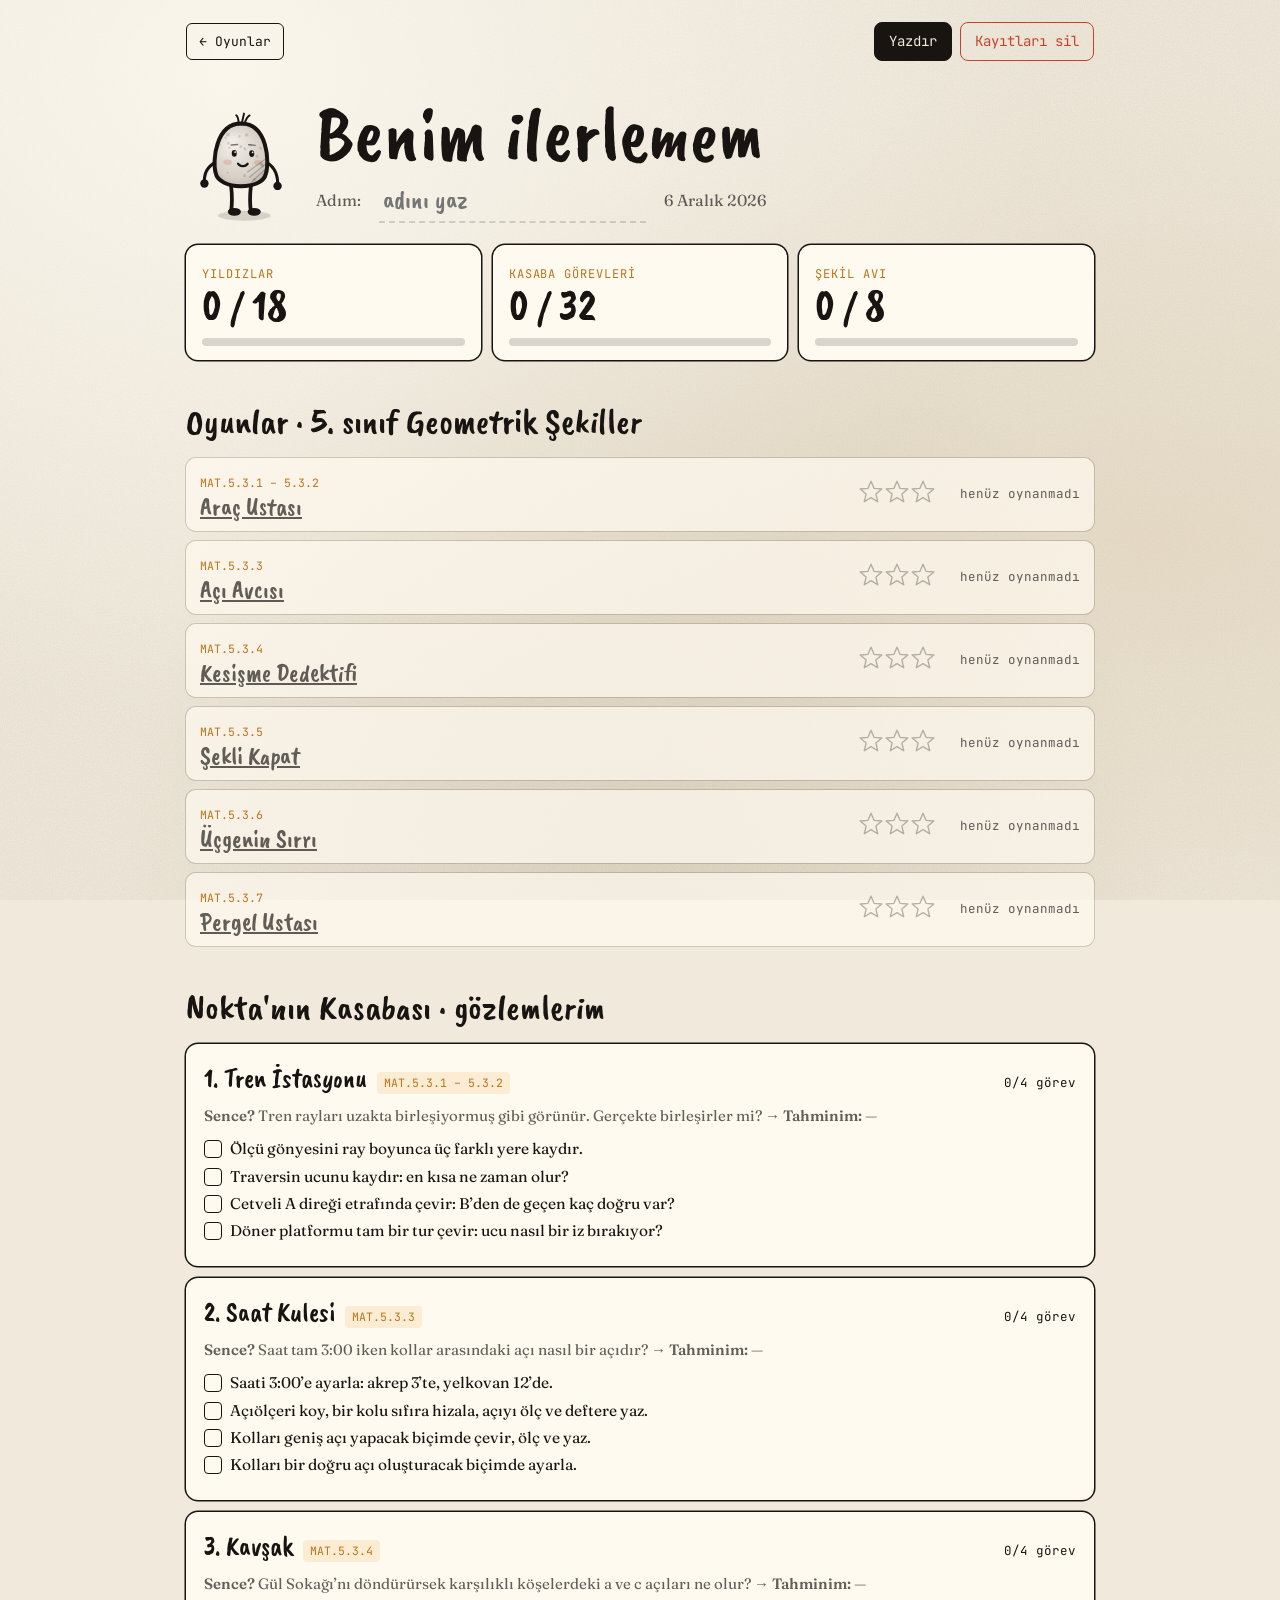
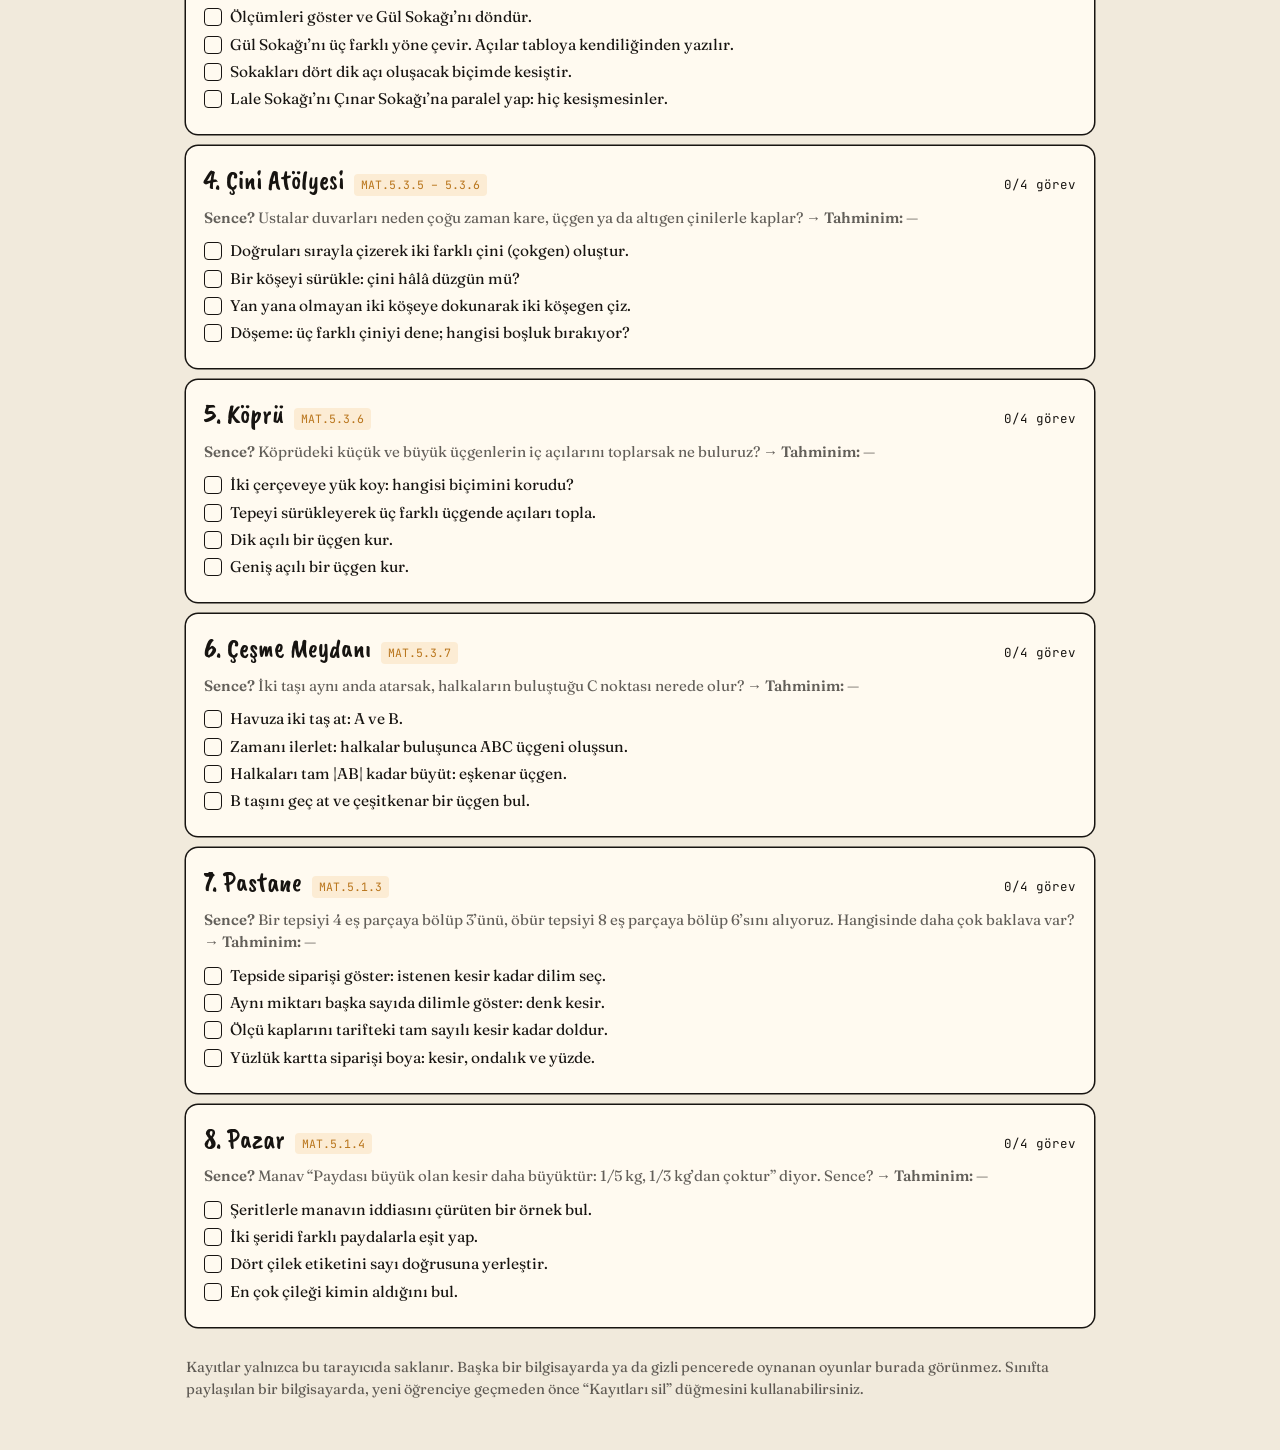
==== ilerleme.html @ d35af6b3 "Kasaba: kesirler için iki yeni istasyon (Pastane, Pazar) - Pastane (MAT.5.1.3): tepside sipariş ve d" ====
<!doctype html>
<html lang="tr">
<head>
<meta charset="utf-8">
<meta name="viewport" content="width=device-width, initial-scale=1">
<title>Benim İlerlemem · Nokta'nın Oyunları</title>
<meta name="description" content="Nokta'nın Oyunları'nda kazandığın yıldızlar ve Nokta'nın Kasabası'ndaki gözlemlerin tek sayfada. Yazdırılabilir.">
<link rel="icon" href="img/nokta.png">
<link rel="preconnect" href="https://fonts.googleapis.com">
<link rel="preconnect" href="https://fonts.gstatic.com" crossorigin>
<link href="https://fonts.googleapis.com/css2?family=Caveat+Brush&family=Fraunces:ital,opsz,wght@0,9..144,400;0,9..144,600;1,9..144,400&family=JetBrains+Mono:wght@500&display=swap" rel="stylesheet">
<link rel="stylesheet" href="css/oyun.css?v=202610031004">
<style>
  .wrap { max-width: 980px; }
  .topline { display: flex; align-items: center; gap: 12px; padding-top: 22px; flex-wrap: wrap; }
  .topline .sp { margin-left: auto; display: flex; gap: 8px; flex-wrap: wrap; }
  header.hd { display: grid; grid-template-columns: auto 1fr; gap: 20px; align-items: end; margin: 26px 0 8px; }
  header.hd img, header.hd .nokta-cv { width: 110px !important; }
  h1 { font-family: var(--brush); font-weight: 400; font-size: clamp(44px, 8vw, 78px); line-height: .95; margin: 0 0 8px; }
  .who { display: flex; flex-wrap: wrap; gap: 10px 18px; align-items: center; font-size: 16px; color: var(--ink-soft); }
  .who input { font: inherit; font-family: var(--brush); font-size: 26px; color: var(--ink); border: 0; border-bottom: 2px dashed var(--ink-faint); background: transparent; padding: 2px 4px; min-width: 220px; }
  .who input:focus { outline: none; border-bottom-color: var(--amber); }
  .sum { display: grid; grid-template-columns: repeat(3, minmax(0, 1fr)); gap: 12px; margin: 22px 0 8px; }
  .tile { background: var(--sheet); border-radius: 12px; padding: 14px 16px; box-shadow: 0 0 0 1.5px var(--ink); }
  .tile b { display: block; font-family: var(--brush); font-weight: 400; font-size: 44px; line-height: 1; }
  .tile span { font-family: var(--mono); font-size: 12px; letter-spacing: .08em; text-transform: uppercase; color: var(--amber-deep); }
  .bar { height: 8px; border-radius: 4px; background: var(--ink-faint); margin-top: 10px; overflow: hidden; }
  .bar i { display: block; height: 100%; background: var(--amber); border-radius: 4px; }
  h2.sec { font-family: var(--brush); font-weight: 400; font-size: 36px; margin: 34px 0 10px; }
  .games { display: grid; gap: 10px; }
  .g { display: grid; grid-template-columns: 1fr auto auto; gap: 14px; align-items: center; background: rgba(255, 250, 240, .7); border-radius: 10px; padding: 10px 14px; box-shadow: 0 0 0 1px var(--ink-faint); }
  .g h3 { margin: 0; font-family: var(--brush); font-weight: 400; font-size: 25px; line-height: 1.1; }
  .g .code { font-family: var(--mono); font-size: 11.5px; color: var(--amber-deep); }
  .g .st svg { width: 26px; height: 26px; }
  .g .meta { font-family: var(--mono); font-size: 12.5px; color: var(--ink-soft); text-align: right; min-width: 130px; }
  .g a { color: inherit; }
  .g.none h3 { color: var(--ink-soft); }
  .stn { background: var(--sheet); border-radius: 12px; padding: 14px 18px; box-shadow: 0 0 0 1.5px var(--ink); margin-bottom: 12px; break-inside: avoid; }
  .stn .h { display: flex; align-items: baseline; gap: 10px; flex-wrap: wrap; }
  .stn h3 { margin: 0; font-family: var(--brush); font-weight: 400; font-size: 27px; }
  .stn .code { font-family: var(--mono); font-size: 11.5px; color: var(--amber-deep); background: var(--amber-wash); padding: 2px 7px; border-radius: 4px; }
  .stn .cnt { margin-left: auto; font-family: var(--mono); font-size: 12.5px; }
  .stn ul { margin: 8px 0; padding: 0; list-style: none; }
  .stn li { display: flex; gap: 8px; align-items: flex-start; font-size: 15.5px; padding: 2px 0; }
  .stn li i { flex: none; width: 18px; height: 18px; margin-top: 3px; border-radius: 4px; border: 1.8px solid var(--ink); display: grid; place-items: center; font-style: normal; font-size: 13px; line-height: 1; }
  .stn li.ok i { background: var(--amber); border-color: var(--amber-deep); }
  .stn li.ok i::after { content: "✓"; }
  .stn .q { font-size: 15px; color: var(--ink-soft); margin: 6px 0; }
  .stn .obs { font-size: 15px; margin: 4px 0 0; padding-left: 18px; }
  .stn .obs li { display: list-item; }
  .stn .son { font-family: var(--brush); font-size: 21px; margin: 6px 0 0; }
  .empty { color: var(--ink-soft); font-style: italic; }
  .note { font-size: 14.5px; color: var(--ink-soft); margin: 30px 0 50px; }
  .btn.danger { border-color: var(--seal); color: var(--seal); }
  @media (max-width: 640px) {
    header.hd { grid-template-columns: 1fr; }
    header.hd .nokta-cv, header.hd img { width: 80px !important; }
    .sum { gap: 8px; }
    .tile { padding: 10px; }
    .tile b { font-size: 30px; }
    .tile span { font-size: 10px; letter-spacing: .04em; }
    .g { grid-template-columns: 1fr auto; }
    .g .meta { grid-column: 1 / -1; text-align: left; }
  }
  @media print {
    body { background: #fff; font-size: 13px; }
    .noprint { display: none !important; }
    .who input { border: 0; }
    .tile, .stn, .g { box-shadow: 0 0 0 1px #999; }
    h2.sec { margin-top: 18px; }
  }
</style>
</head>
<body>
<div class="wrap">
  <div class="topline noprint">
    <a class="back" href="index.html">← Oyunlar</a>
    <div class="sp">
      <button class="btn primary" type="button" onclick="print()">Yazdır</button>
      <button class="btn danger" type="button" id="reset">Kayıtları sil</button>
    </div>
  </div>
  <header class="hd">
    <img src="img/nokta.png" alt="Nokta">
    <div>
      <h1>Benim ilerlemem</h1>
      <div class="who"><label for="ad">Adım:</label><input id="ad" type="text" placeholder="adını yaz" autocomplete="off"><span id="tarih"></span></div>
    </div>
  </header>

  <section class="sum" aria-label="Özet">
    <div class="tile"><span>Yıldızlar</span><b id="sStar">0 / 18</b><div class="bar"><i id="bStar"></i></div></div>
    <div class="tile"><span>Kasaba görevleri</span><b id="sTask">0 / 0</b><div class="bar"><i id="bTask"></i></div></div>
    <div class="tile"><span>Şekil avı</span><b id="sAv">0 / 0</b><div class="bar"><i id="bAv"></i></div></div>
  </section>

  <h2 class="sec">Oyunlar · 5. sınıf Geometrik Şekiller</h2>
  <div class="games" id="games"></div>

  <h2 class="sec">Nokta'nın Kasabası · gözlemlerim</h2>
  <div id="kasaba"></div>

  <p class="note noprint">Kayıtlar yalnızca bu tarayıcıda saklanır. Başka bir bilgisayarda ya da gizli pencerede oynanan oyunlar burada görünmez. Sınıfta paylaşılan bir bilgisayarda, yeni öğrenciye geçmeden önce “Kayıtları sil” düğmesini kullanabilirsiniz.</p>
</div>

<script src="js/ortak.js?v=202610031004"></script>
<script src="js/kasaba-metinleri.js?v=202610031004"></script>
<script>
(() => {
  const $ = (s) => document.querySelector(s);
  const esc = (s) => String(s).replace(/[&<>"]/g, (c) => ({ '&': '&amp;', '<': '&lt;', '>': '&gt;', '"': '&quot;' }[c]));
  const strip = (s) => String(s).replace(/<[^>]+>/g, '');
  const GAMES = [
    { id: 'arac-ustasi', title: 'Araç Ustası', code: 'MAT.5.3.1 – 5.3.2' },
    { id: 'aci-avcisi', title: 'Açı Avcısı', code: 'MAT.5.3.3' },
    { id: 'kesisme-dedektifi', title: 'Kesişme Dedektifi', code: 'MAT.5.3.4' },
    { id: 'sekli-kapat', title: 'Şekli Kapat', code: 'MAT.5.3.5' },
    { id: 'ucgenin-sirri', title: 'Üçgenin Sırrı', code: 'MAT.5.3.6' },
    { id: 'pergel-ustasi', title: 'Pergel Ustası', code: 'MAT.5.3.7' },
  ];
  const T = KASABA_METINLERI, STS = T.istasyonlar;
  let saved = N.load(), K = {};
  try { K = JSON.parse(localStorage.getItem('nokta-kasaba')) || {}; } catch (_) {}
  const pct = (a, b) => (b ? Math.round(a / b * 100) : 0) + '%';
  const date = (ms) => new Date(ms).toLocaleDateString('tr-TR', { day: 'numeric', month: 'long' });

  function render() {
    $('#tarih').textContent = new Date().toLocaleDateString('tr-TR', { day: 'numeric', month: 'long', year: 'numeric' });
    $('#ad').value = K.ad || '';
    // oyunlar
    let stars = 0;
    $('#games').innerHTML = GAMES.map((G) => {
      const r = saved[G.id]; stars += r ? r.stars : 0;
      return `<div class="g ${r ? '' : 'none'}"><div><span class="code">${G.code}</span><h3><a href="oyunlar/${G.id}.html">${G.title}</a></h3></div>
        <div class="st" aria-label="${r ? r.stars : 0} yıldız">${[0, 1, 2].map((i) => N.starSvg(r && i < r.stars)).join('')}</div>
        <div class="meta">${r ? `en iyi ${r.score} puan<br>${date(r.at)}` : 'henüz oynanmadı'}</div></div>`;
    }).join('');
    $('#sStar').textContent = `${stars} / ${GAMES.length * 3}`; $('#bStar').style.width = pct(stars, GAMES.length * 3);
    // kasaba
    const done = K.done || {}, sence = K.sence || {}, log = K.log || {}, son = K.son || {};
    let nT = 0, nD = 0;
    $('#kasaba').innerHTML = STS.map((S, i) => {
      const tasks = S.gorevler.map((t) => ({ t, ok: !!done[S.id + '.' + t.id] })), k = tasks.filter((x) => x.ok).length;
      nT += tasks.length; nD += k;
      const obs = (log[S.id] || []).filter((l) => !l.startsWith('Tahminim'));
      return `<div class="stn"><div class="h"><h3>${i + 1}. ${esc(S.ad)}</h3><span class="code">${S.kod}</span><span class="cnt">${k}/${tasks.length} görev</span></div>
        <p class="q"><b>Sence?</b> ${strip(S.soru)} → <b>Tahminim:</b> ${sence[S.id] != null ? esc(strip(S.secenekler[sence[S.id]])) : '—'}</p>
        <ul>${tasks.map((x) => `<li class="${x.ok ? 'ok' : ''}"><i></i><span>${strip(x.t.metin)}</span></li>`).join('')}</ul>
        ${obs.length ? `<p class="q"><b>Gözlemlerim:</b></p><ul class="obs">${obs.map((l) => `<li>${esc(strip(l))}</li>`).join('')}</ul>` : ''}
        ${son[S.id] ? `<p class="son">“${esc(son[S.id])}”</p>` : ''}</div>`;
    }).join('');
    $('#sTask').textContent = `${nD} / ${nT}`; $('#bTask').style.width = pct(nD, nT);
    const av = K.av || {}, nA = T.avlar.filter((A) => av[A.id]).length;
    $('#sAv').textContent = `${nA} / ${T.avlar.length}`; $('#bAv').style.width = pct(nA, T.avlar.length);
  }
  $('#ad').addEventListener('input', (e) => { K.ad = e.target.value; try { localStorage.setItem('nokta-kasaba', JSON.stringify(K)); } catch (_) {} });
  $('#reset').onclick = () => {
    if (!confirm('Bu tarayıcıdaki bütün oyun yıldızları ve kasaba gözlemleri silinsin mi? Bu geri alınamaz.')) return;
    try { localStorage.removeItem('nokta-oyunlari'); localStorage.removeItem('nokta-kasaba'); } catch (_) {}
    saved = {}; K = {}; render();
  };
  render();
})();
</script>
</body>
</html>
---- css/oyun.css ----
/* Nokta'nın Oyunları · ortak stil (Nokta'nın Filmleri ile aynı mürekkep dünyası) */
:root {
  --paper: #f1eadc;
  --paper-2: #e9dfcb;
  --sheet: #fffaf0;
  --ink: #171411;
  --ink-soft: rgba(23, 20, 17, .68);
  --ink-faint: rgba(23, 20, 17, .16);
  --amber: #e8a33d;
  --amber-deep: #b8741a;
  --amber-wash: rgba(232, 163, 61, .16);
  --seal: #c4432b;
  --brush: "Caveat Brush", "Comic Sans MS", cursive;
  --serif: "Fraunces", Georgia, serif;
  --mono: "JetBrains Mono", ui-monospace, monospace;
  --gutter: clamp(16px, 3vw, 36px);
}
* { box-sizing: border-box; }
html { -webkit-text-size-adjust: 100%; }
body {
  margin: 0; min-height: 100vh; color: var(--ink); font-family: var(--serif); font-size: 17px; line-height: 1.5;
  background-color: var(--paper);
  background-image:
    radial-gradient(ellipse at 18% 8%, rgba(255, 252, 244, .75), transparent 55%),
    radial-gradient(ellipse at 90% 60%, rgba(214, 196, 164, .35), transparent 60%),
    radial-gradient(ellipse at 50% 120%, rgba(120, 96, 60, .18), transparent 60%),
    url("data:image/svg+xml,%3Csvg xmlns='http://www.w3.org/2000/svg' width='180' height='180'%3E%3Cfilter id='n'%3E%3CfeTurbulence type='fractalNoise' baseFrequency='.9' numOctaves='2' stitchTiles='stitch'/%3E%3CfeColorMatrix values='0 0 0 0 .1  0 0 0 0 .08  0 0 0 0 .05  0 0 0 .09 0'/%3E%3C/filter%3E%3Crect width='100%25' height='100%25' filter='url(%23n)'/%3E%3C/svg%3E");
  background-attachment: fixed;
  overflow-x: hidden;
}
a { color: inherit; }
b { font-weight: 600; }
.wrap { max-width: 1280px; margin: 0 auto; padding: 0 var(--gutter); }

/* ── üst şerit ───────────────────────────── */
.topbar { display: flex; flex-wrap: wrap; align-items: center; gap: 12px 22px; padding-top: 18px; padding-bottom: 12px; }
.back { font-family: var(--mono); font-size: 13px; text-decoration: none; padding: 8px 12px; border-radius: 6px; border: 1.5px solid var(--ink); transition: background .2s, color .2s; white-space: nowrap; }
.back:hover { background: var(--ink); color: var(--paper); }
.ttl { flex: 1; min-width: 220px; }
.ttl .code { font-family: var(--mono); font-size: 12.5px; letter-spacing: .06em; color: var(--amber-deep); background: var(--amber-wash); padding: 3px 8px; border-radius: 4px; }
.ttl h1 { font-family: var(--brush); font-weight: 400; font-size: clamp(34px, 5vw, 54px); line-height: .95; margin: 6px 0 0; }
.hud { display: flex; align-items: center; gap: 16px; font-family: var(--mono); font-size: 13px; color: var(--ink-soft); }
.hud .score b { font-family: var(--brush); font-weight: 400; font-size: 34px; color: var(--ink); margin-right: 4px; display: inline-block; }
.hud .score b.bump { animation: bump .45s cubic-bezier(.2,.8,.2,1); }
.dots { display: flex; gap: 5px; align-items: center; }
.dots i { width: 11px; height: 11px; border-radius: 50%; border: 2px solid var(--ink); display: block; }
.dots i.on { background: var(--amber); border-color: var(--amber-deep); }
.dots i.now { background: var(--ink); }
.mute { font-family: var(--mono); font-size: 12px; padding: 6px 9px; border-radius: 6px; border: 1.5px solid var(--ink-faint); background: transparent; cursor: pointer; color: var(--ink-soft); }
.mute:hover { border-color: var(--ink); color: var(--ink); }

/* ── oyun alanı ──────────────────────────── */
.game { display: grid; grid-template-columns: minmax(0, 1fr) 350px; gap: 22px; align-items: start; padding-bottom: 36px; }
.board { position: relative; background: rgba(255, 252, 244, .66); border-radius: 12px; overflow: hidden;
  box-shadow: 0 1px 0 rgba(255,255,255,.6) inset, 0 0 0 1px rgba(23,20,17,.1), 0 18px 34px -24px rgba(60, 40, 10, .55); }
.board canvas { display: block; width: 100%; height: auto; touch-action: none; cursor: crosshair; user-select: none; -webkit-user-select: none; }
.board canvas:focus { outline: none; }
.board canvas:focus-visible { outline: 3px solid var(--amber); outline-offset: -3px; }
.board .fx { position: absolute; inset: 0; pointer-events: none; }
.float { position: absolute; transform: translate(-50%, -50%); font-family: var(--brush); font-size: 32px; color: var(--amber-deep); text-shadow: 0 2px 0 var(--sheet); animation: floatUp 1.2s cubic-bezier(.2,.8,.2,1) forwards; white-space: nowrap; }
.float.bad { color: var(--seal); }
.side { display: flex; flex-direction: column; gap: 14px; }
.say { display: grid; grid-template-columns: 78px minmax(0, 1fr); gap: 12px; align-items: start; }
.say img { width: 78px; height: auto; transform-origin: 50% 92%; }
.say img.hop { animation: hop .9s ease-in-out 1; }
.say img.shake, .nokta-cv.shake { animation: shake .5s ease-in-out 1; }
.nokta-cv { display: block; height: auto; transform-origin: 50% 92%; }
.say .nokta-cv { width: 78px !important; }
.end-card .nokta-cv { width: 130px !important; margin: -8px auto 0; }
.say p { position: relative; margin: 6px 0 0; background: var(--sheet); border-radius: 14px; padding: 12px 15px; box-shadow: 0 0 0 1.8px var(--ink), 0 10px 22px -18px rgba(60,40,10,.7); font-size: 16.5px; line-height: 1.45; min-height: 70px; }
.say p::before { content: ""; position: absolute; left: -11px; top: 22px; border-right: 11px solid var(--ink); border-top: 8px solid transparent; border-bottom: 8px solid transparent; }
.say p::after { content: ""; position: absolute; left: -8px; top: 23.5px; border-right: 9px solid var(--sheet); border-top: 6.5px solid transparent; border-bottom: 6.5px solid transparent; }
.say p.pop { animation: pop .35s cubic-bezier(.2,.8,.2,1); }
.say p em { font-style: normal; color: var(--amber-deep); font-weight: 600; }
.panel { display: flex; flex-direction: column; gap: 12px; }
.card { background: rgba(255, 252, 244, .62); border-radius: 10px; padding: 14px 15px; box-shadow: 0 0 0 1px rgba(23,20,17,.1); }
.card h3 { font-family: var(--brush); font-weight: 400; font-size: 27px; line-height: 1.05; margin: 0 0 6px; }
.card p { margin: 0 0 8px; }
.small { font-size: 14.5px; color: var(--ink-soft); }
.label { font-family: var(--mono); font-size: 11.5px; letter-spacing: .12em; text-transform: uppercase; color: var(--amber-deep); margin: 0 0 6px; display: block; }
.row { display: flex; flex-wrap: wrap; gap: 8px; align-items: center; }

/* ── düğmeler ────────────────────────────── */
.btn { font-family: var(--mono); font-size: 14px; line-height: 1.2; padding: 10px 14px; border-radius: 8px; border: 1.5px solid var(--ink); background: transparent; color: var(--ink); cursor: pointer; transition: background .2s, color .2s, transform .2s; text-decoration: none; display: inline-flex; align-items: center; justify-content: center; gap: 6px; }
.btn:hover { background: var(--ink); color: var(--paper); }
.btn:active { transform: translateY(1px); }
.btn:focus-visible, .tool:focus-visible, .choice:focus-visible { outline: 3px solid var(--amber); outline-offset: 2px; }
.btn.primary { background: var(--ink); color: var(--paper); }
.btn.primary:hover { background: var(--amber); border-color: var(--amber); color: var(--ink); }
.btn.big { font-size: 15px; padding: 13px 18px; }
.btn:disabled { opacity: .38; cursor: default; background: transparent; color: var(--ink); }
.btn.primary:disabled { background: var(--ink); color: var(--paper); }
.choices { display: grid; grid-template-columns: repeat(2, minmax(0, 1fr)); gap: 8px; }
.choices.one { grid-template-columns: 1fr; }
.choices.three { grid-template-columns: repeat(3, minmax(0, 1fr)); }
.choice { font-family: var(--brush); font-size: 23px; line-height: 1.05; padding: 11px 10px; border-radius: 10px; border: 2px solid var(--ink); background: rgba(255,252,244,.7); color: var(--ink); cursor: pointer; transition: transform .2s cubic-bezier(.2,.8,.2,1), background .2s, color .2s; text-align: center; }
.choices.one .choice { text-align: left; font-family: var(--serif); font-size: 16px; padding: 10px 13px; }
.choice:hover { transform: translateY(-2px) rotate(-.5deg); }
.choice.ok { background: var(--amber); border-color: var(--amber-deep); }
.choice.no { background: var(--seal); border-color: var(--seal); color: #fbeee6; animation: shake .45s; }
.choice.dim { opacity: .4; }
.choice:disabled { cursor: default; transform: none; }
.tools { display: grid; grid-template-columns: repeat(2, minmax(0, 1fr)); gap: 8px; }
.tool { display: grid; justify-items: center; gap: 2px; padding: 10px 6px 8px; border-radius: 10px; border: 2px solid var(--ink); background: rgba(255,252,244,.7); color: var(--ink); cursor: pointer; font-family: var(--brush); font-size: 21px; line-height: 1; transition: transform .2s cubic-bezier(.2,.8,.2,1), background .2s, color .2s; }
.tool svg { width: 64px; height: 44px; }
.tool small { font-family: var(--mono); font-size: 10.5px; color: var(--ink-soft); letter-spacing: .04em; }
.tool:hover { transform: translateY(-2px) rotate(-.6deg); }
.tool.on { background: var(--ink); color: var(--paper); }
.tool.on small { color: var(--amber); }
.tool.no { animation: shake .45s; background: var(--seal); border-color: var(--seal); color: #fbeee6; }
.num-in { font-family: var(--brush); font-size: 30px; width: 112px; padding: 3px 10px; border: 2px solid var(--ink); border-radius: 8px; background: var(--sheet); color: var(--ink); text-align: center; }
.num-in:focus { outline: 3px solid var(--amber); outline-offset: 1px; }
.num-in.ok { border-color: var(--amber-deep); background: var(--amber-wash); }
.num-in.no { border-color: var(--seal); animation: shake .45s; }
input[type=range] { width: 100%; accent-color: var(--ink); }
.big-read { font-family: var(--brush); font-size: 46px; line-height: 1; }
.big-read small { font-size: 24px; color: var(--ink-soft); }

/* ── bitiş penceresi ─────────────────────── */
dialog.end { border: 0; padding: 0; background: transparent; max-width: min(520px, 92vw); width: 100%; }
dialog.end::backdrop { background: rgba(18, 15, 12, .7); backdrop-filter: blur(2px); }
.end-card { background: var(--paper); border-radius: 14px; padding: 26px 26px 22px; text-align: center; box-shadow: 0 30px 80px rgba(0,0,0,.45); position: relative; }
.end-card img { width: 120px; margin: -8px auto 0; display: block; animation: hop 1.2s ease-in-out 2; transform-origin: 50% 92%; }
.end-card h2 { font-family: var(--brush); font-weight: 400; font-size: 46px; line-height: 1; margin: 8px 0 4px; }
.end-card p { margin: 6px 0; color: var(--ink-soft); }
.stars { display: flex; justify-content: center; gap: 10px; margin: 10px 0 6px; }
.stars svg { width: 48px; height: 48px; }
.stars svg.got { animation: starIn .6s cubic-bezier(.2,.8,.2,1) both; }
.end-card .row { justify-content: center; margin-top: 16px; }

/* ── hareket ─────────────────────────────── */
@keyframes hop { 0%, 100% { transform: translateY(0) } 40% { transform: translateY(-14px) scaleY(1.04) } 60% { transform: translateY(0) scaleY(.96) } }
@keyframes shake { 0%, 100% { transform: translateX(0) } 20% { transform: translateX(-6px) rotate(-2deg) } 45% { transform: translateX(5px) rotate(1.5deg) } 70% { transform: translateX(-3px) } }
@keyframes pop { from { transform: scale(.96); opacity: .4 } to { transform: none; opacity: 1 } }
@keyframes bump { 0% { transform: scale(1) } 40% { transform: scale(1.35) rotate(-4deg); color: var(--amber-deep) } 100% { transform: scale(1) } }
@keyframes floatUp { 0% { opacity: 0; transform: translate(-50%, -30%) scale(.7) } 20% { opacity: 1; transform: translate(-50%, -60%) scale(1.1) } 100% { opacity: 0; transform: translate(-50%, -190%) scale(1) } }
@keyframes starIn { from { transform: scale(0) rotate(-40deg); opacity: 0 } to { transform: none; opacity: 1 } }
@keyframes rise { from { opacity: 0; transform: translateY(14px); } to { opacity: 1; transform: none; } }
.stage { animation: rise .7s cubic-bezier(.2,.8,.2,1) both; animation-delay: calc(var(--i, 0) * 90ms); }
@media (prefers-reduced-motion: reduce) {
  *, *::before, *::after { animation-duration: .01ms !important; animation-iteration-count: 1 !important; transition-duration: .01ms !important; }
}

@media (max-width: 960px) {
  .game { grid-template-columns: 1fr; }
  .say { grid-template-columns: 60px minmax(0, 1fr); }
  .say img, .say .nokta-cv { width: 60px !important; }
}
@media (max-width: 520px) {
  .hud { width: 100%; justify-content: space-between; }
  .tool svg { width: 52px; height: 36px; }
}
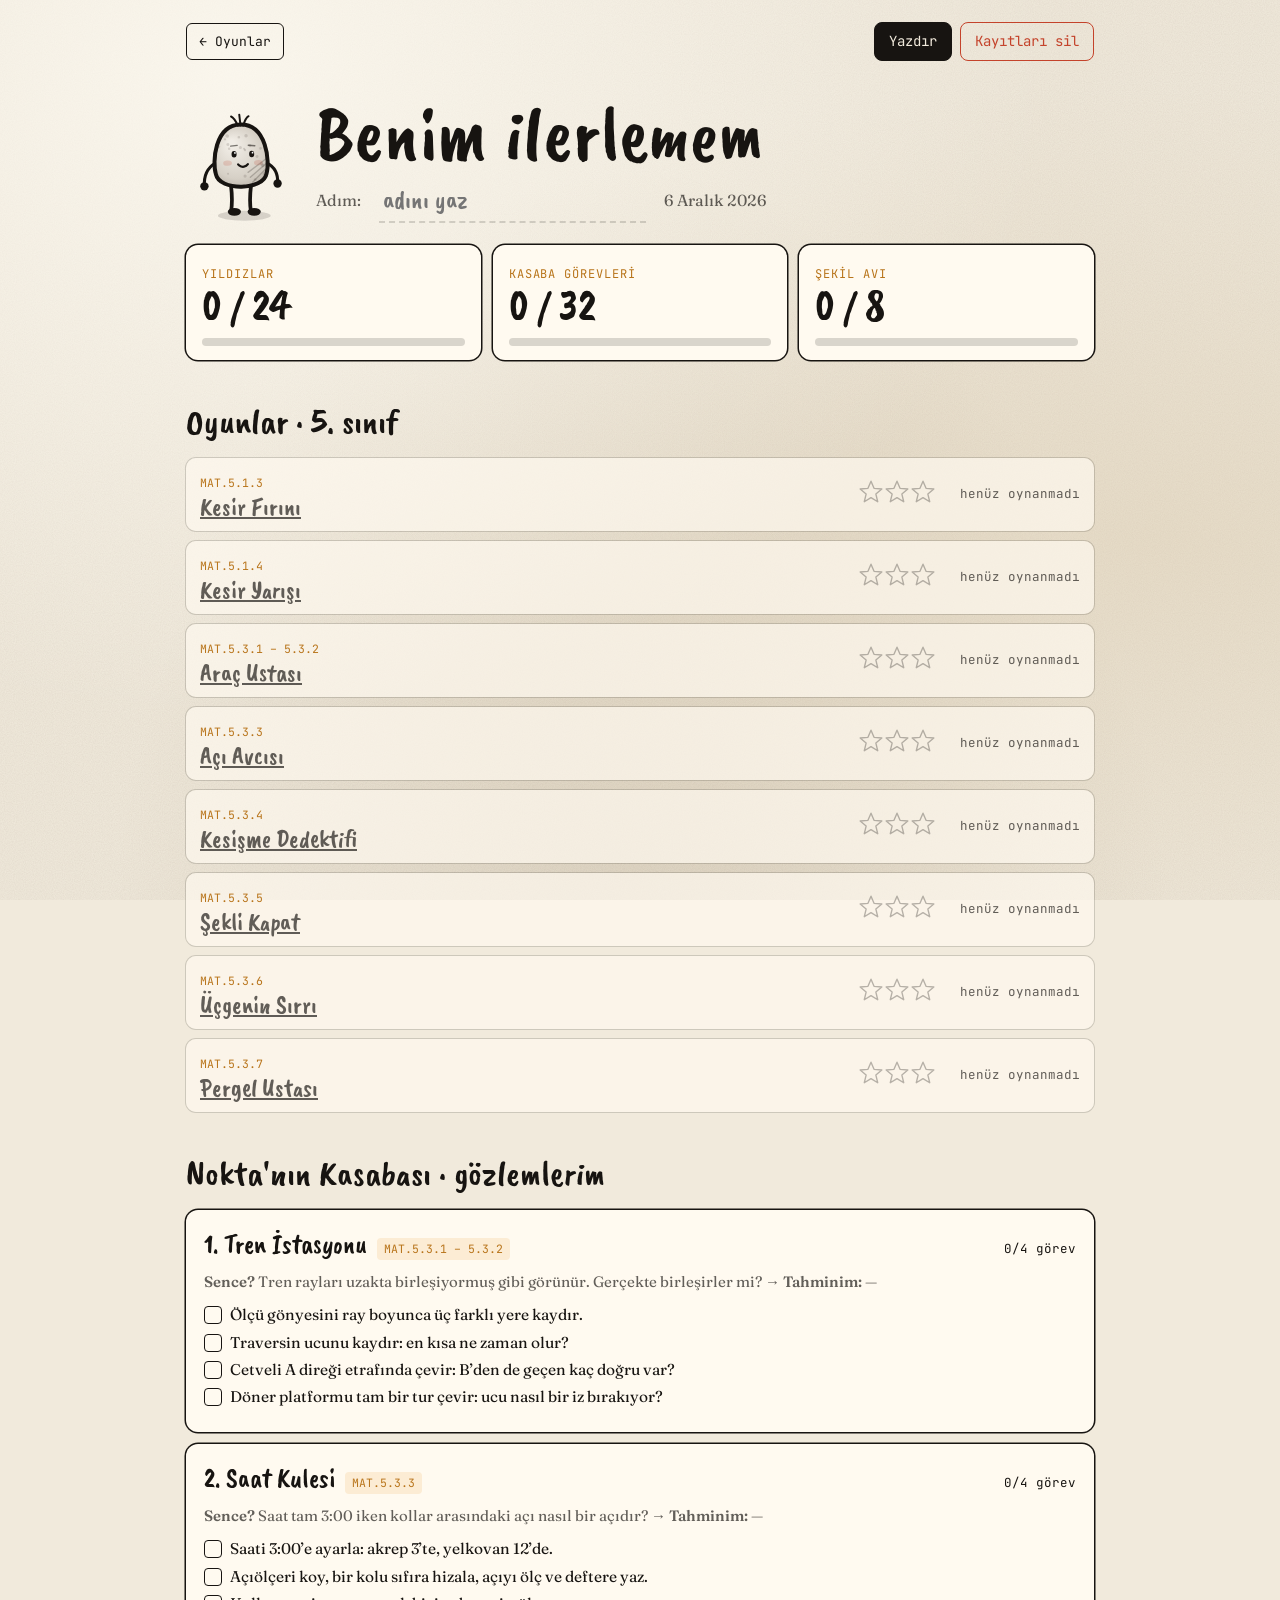
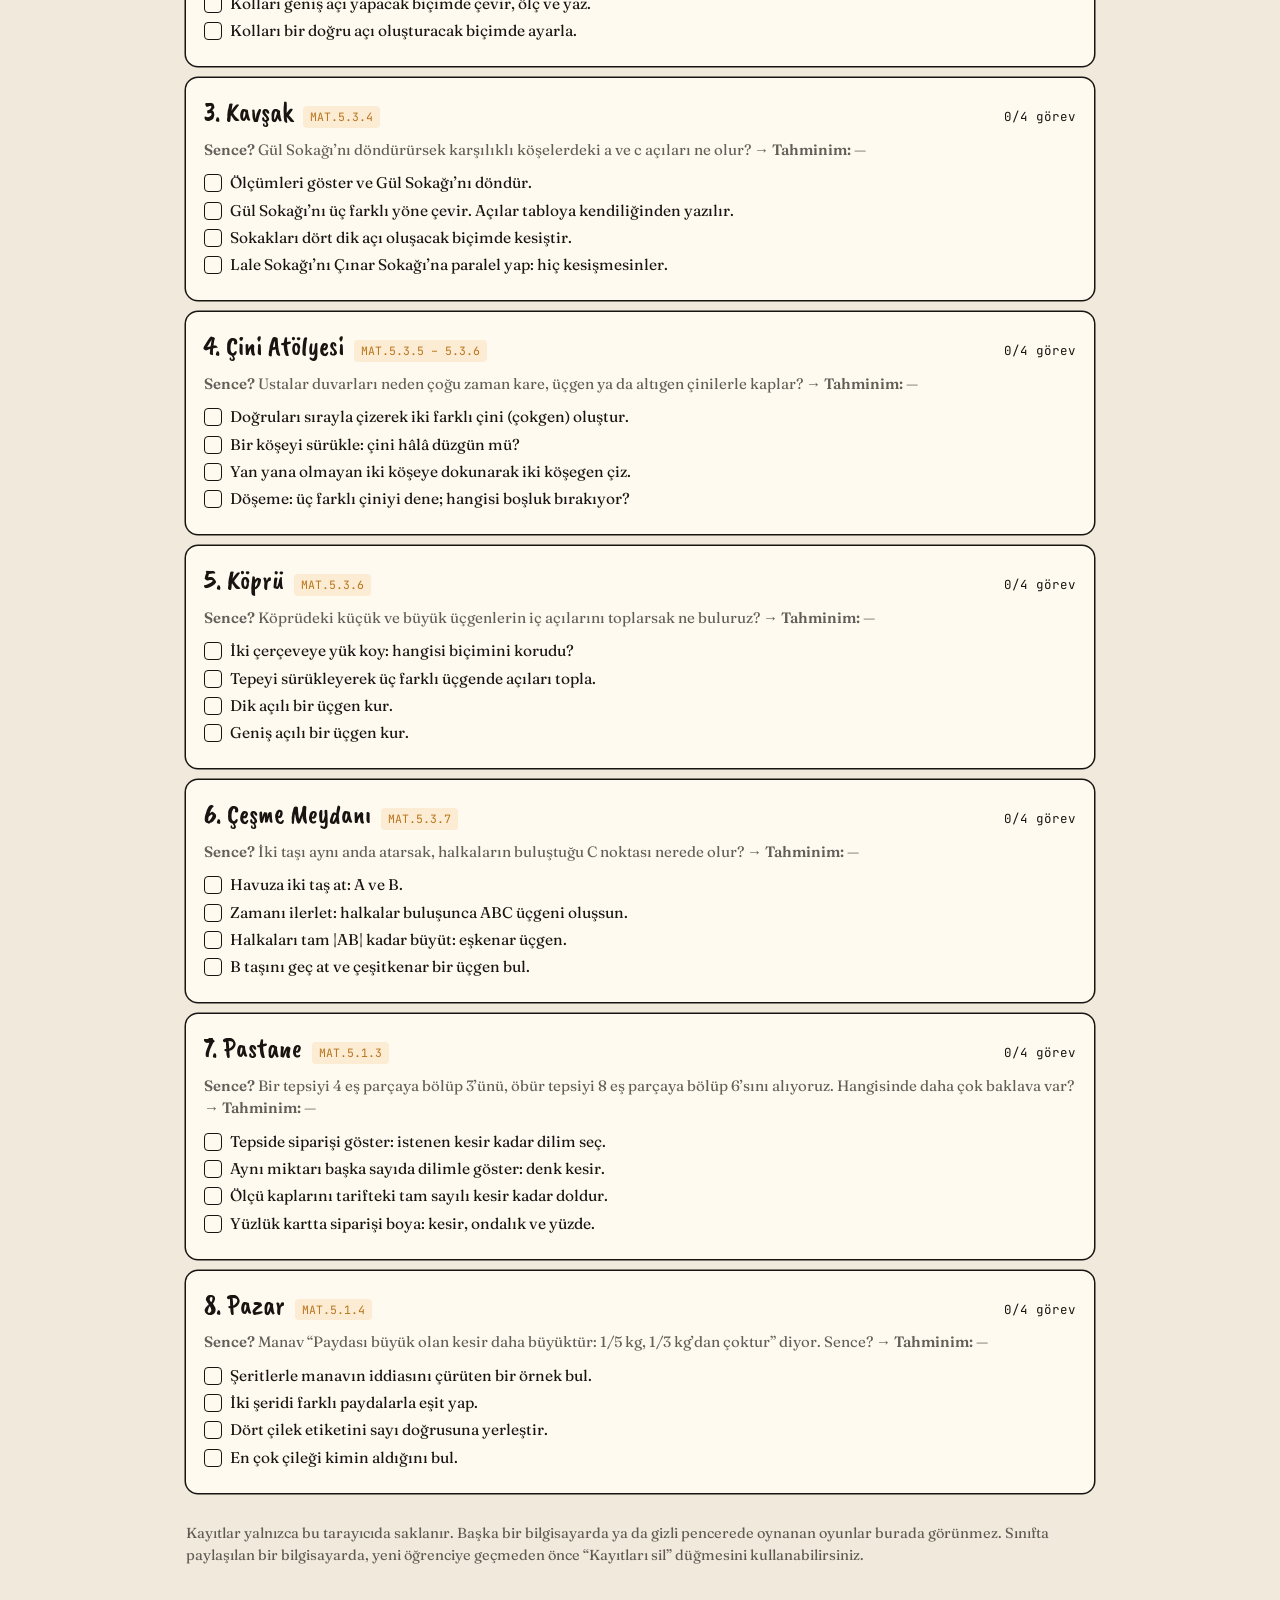
==== commit 6fbe52f6: "Yeni oyun: Kesir Yarışı (MAT.5.1.4); kesir oyunları ana sayfada - Kesir Yarışı: 'paydası büyük olan " ====
--- a/ilerleme.html
+++ b/ilerleme.html
@@ -9,7 +9,7 @@
 <link rel="preconnect" href="https://fonts.googleapis.com">
 <link rel="preconnect" href="https://fonts.gstatic.com" crossorigin>
 <link href="https://fonts.googleapis.com/css2?family=Caveat+Brush&family=Fraunces:ital,opsz,wght@0,9..144,400;0,9..144,600;1,9..144,400&family=JetBrains+Mono:wght@500&display=swap" rel="stylesheet">
-<link rel="stylesheet" href="css/oyun.css?v=202610031004">
+<link rel="stylesheet" href="css/oyun.css?v=202610031012">
 <style>
   .wrap { max-width: 980px; }
   .topline { display: flex; align-items: center; gap: 12px; padding-top: 22px; flex-wrap: wrap; }
@@ -89,12 +89,12 @@
   </header>
 
   <section class="sum" aria-label="Özet">
-    <div class="tile"><span>Yıldızlar</span><b id="sStar">0 / 18</b><div class="bar"><i id="bStar"></i></div></div>
+    <div class="tile"><span>Yıldızlar</span><b id="sStar">0 / 24</b><div class="bar"><i id="bStar"></i></div></div>
     <div class="tile"><span>Kasaba görevleri</span><b id="sTask">0 / 0</b><div class="bar"><i id="bTask"></i></div></div>
     <div class="tile"><span>Şekil avı</span><b id="sAv">0 / 0</b><div class="bar"><i id="bAv"></i></div></div>
   </section>
 
-  <h2 class="sec">Oyunlar · 5. sınıf Geometrik Şekiller</h2>
+  <h2 class="sec">Oyunlar · 5. sınıf</h2>
   <div class="games" id="games"></div>
 
   <h2 class="sec">Nokta'nın Kasabası · gözlemlerim</h2>
@@ -103,14 +103,16 @@
   <p class="note noprint">Kayıtlar yalnızca bu tarayıcıda saklanır. Başka bir bilgisayarda ya da gizli pencerede oynanan oyunlar burada görünmez. Sınıfta paylaşılan bir bilgisayarda, yeni öğrenciye geçmeden önce “Kayıtları sil” düğmesini kullanabilirsiniz.</p>
 </div>
 
-<script src="js/ortak.js?v=202610031004"></script>
-<script src="js/kasaba-metinleri.js?v=202610031004"></script>
+<script src="js/ortak.js?v=202610031012"></script>
+<script src="js/kasaba-metinleri.js?v=202610031012"></script>
 <script>
 (() => {
   const $ = (s) => document.querySelector(s);
   const esc = (s) => String(s).replace(/[&<>"]/g, (c) => ({ '&': '&amp;', '<': '&lt;', '>': '&gt;', '"': '&quot;' }[c]));
   const strip = (s) => String(s).replace(/<[^>]+>/g, '');
   const GAMES = [
+    { id: 'kesir-firini', title: 'Kesir Fırını', code: 'MAT.5.1.3' },
+    { id: 'kesir-yarisi', title: 'Kesir Yarışı', code: 'MAT.5.1.4' },
     { id: 'arac-ustasi', title: 'Araç Ustası', code: 'MAT.5.3.1 – 5.3.2' },
     { id: 'aci-avcisi', title: 'Açı Avcısı', code: 'MAT.5.3.3' },
     { id: 'kesisme-dedektifi', title: 'Kesişme Dedektifi', code: 'MAT.5.3.4' },
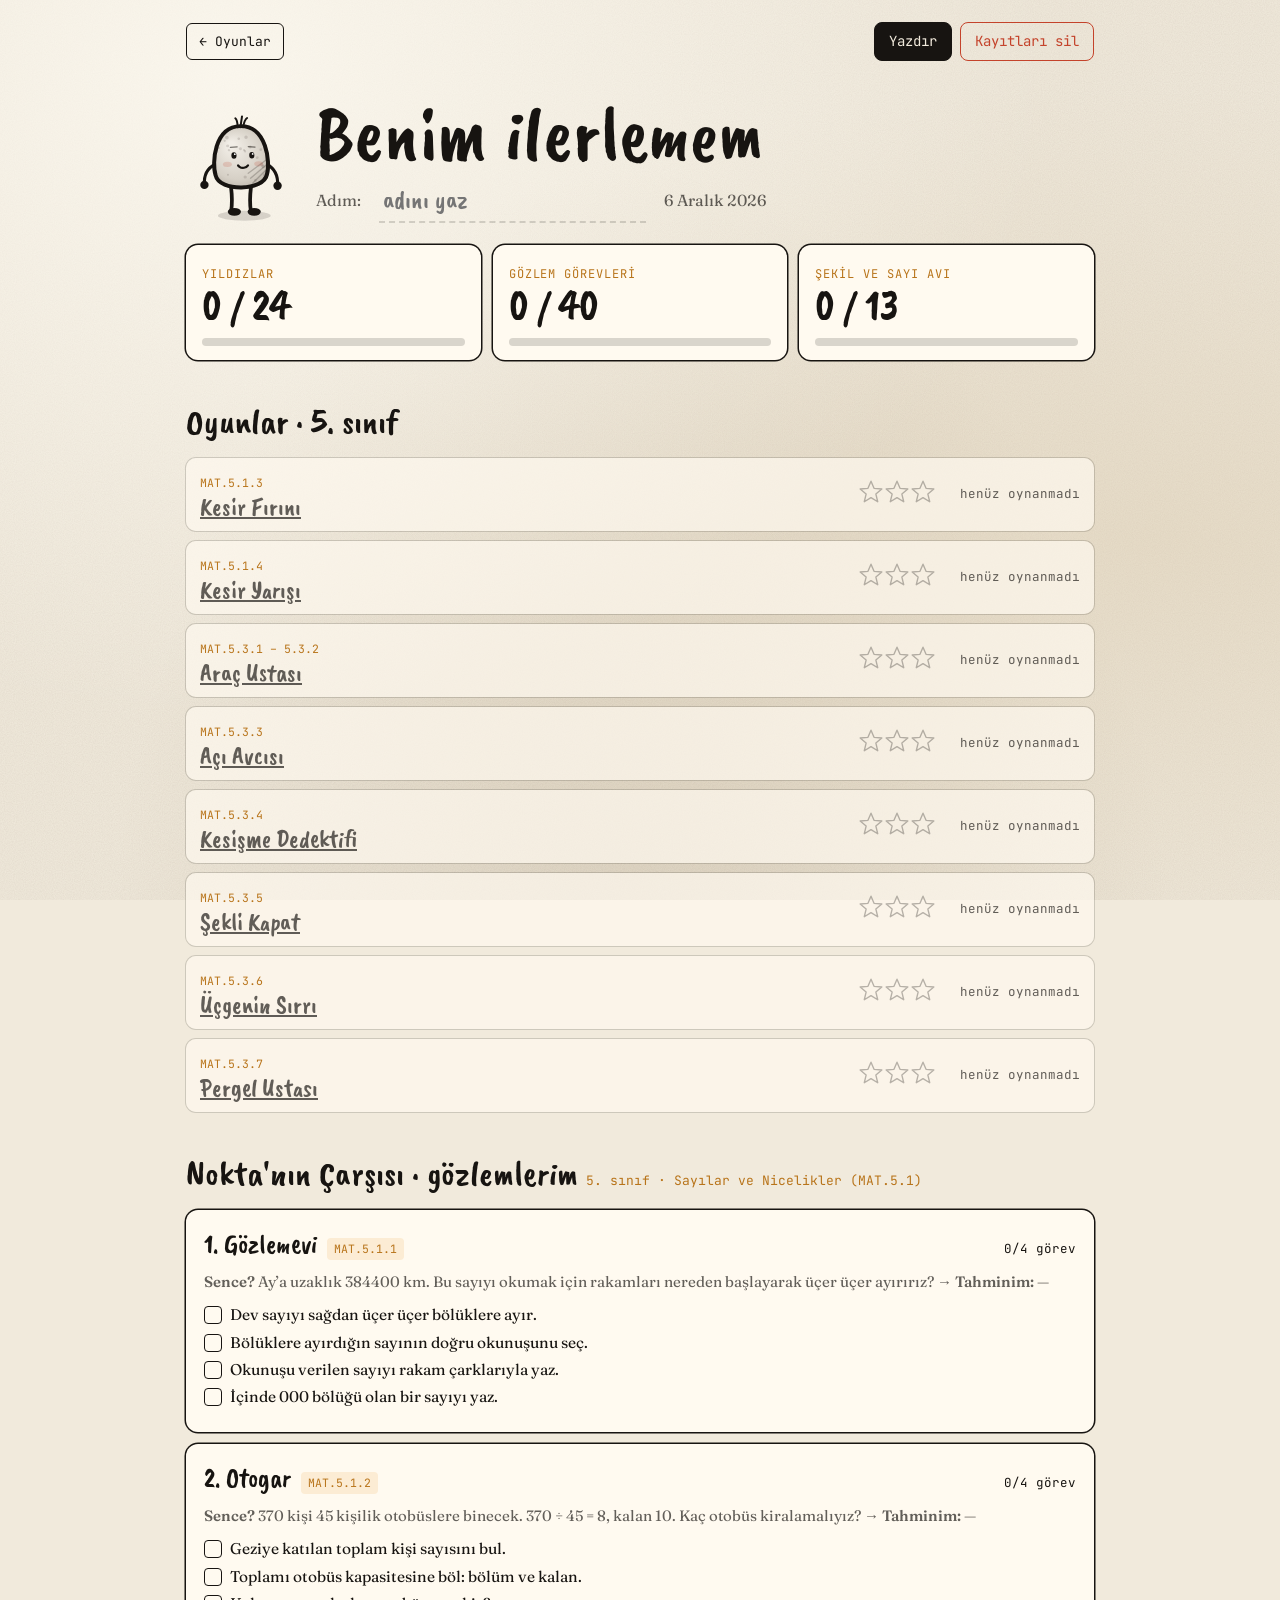
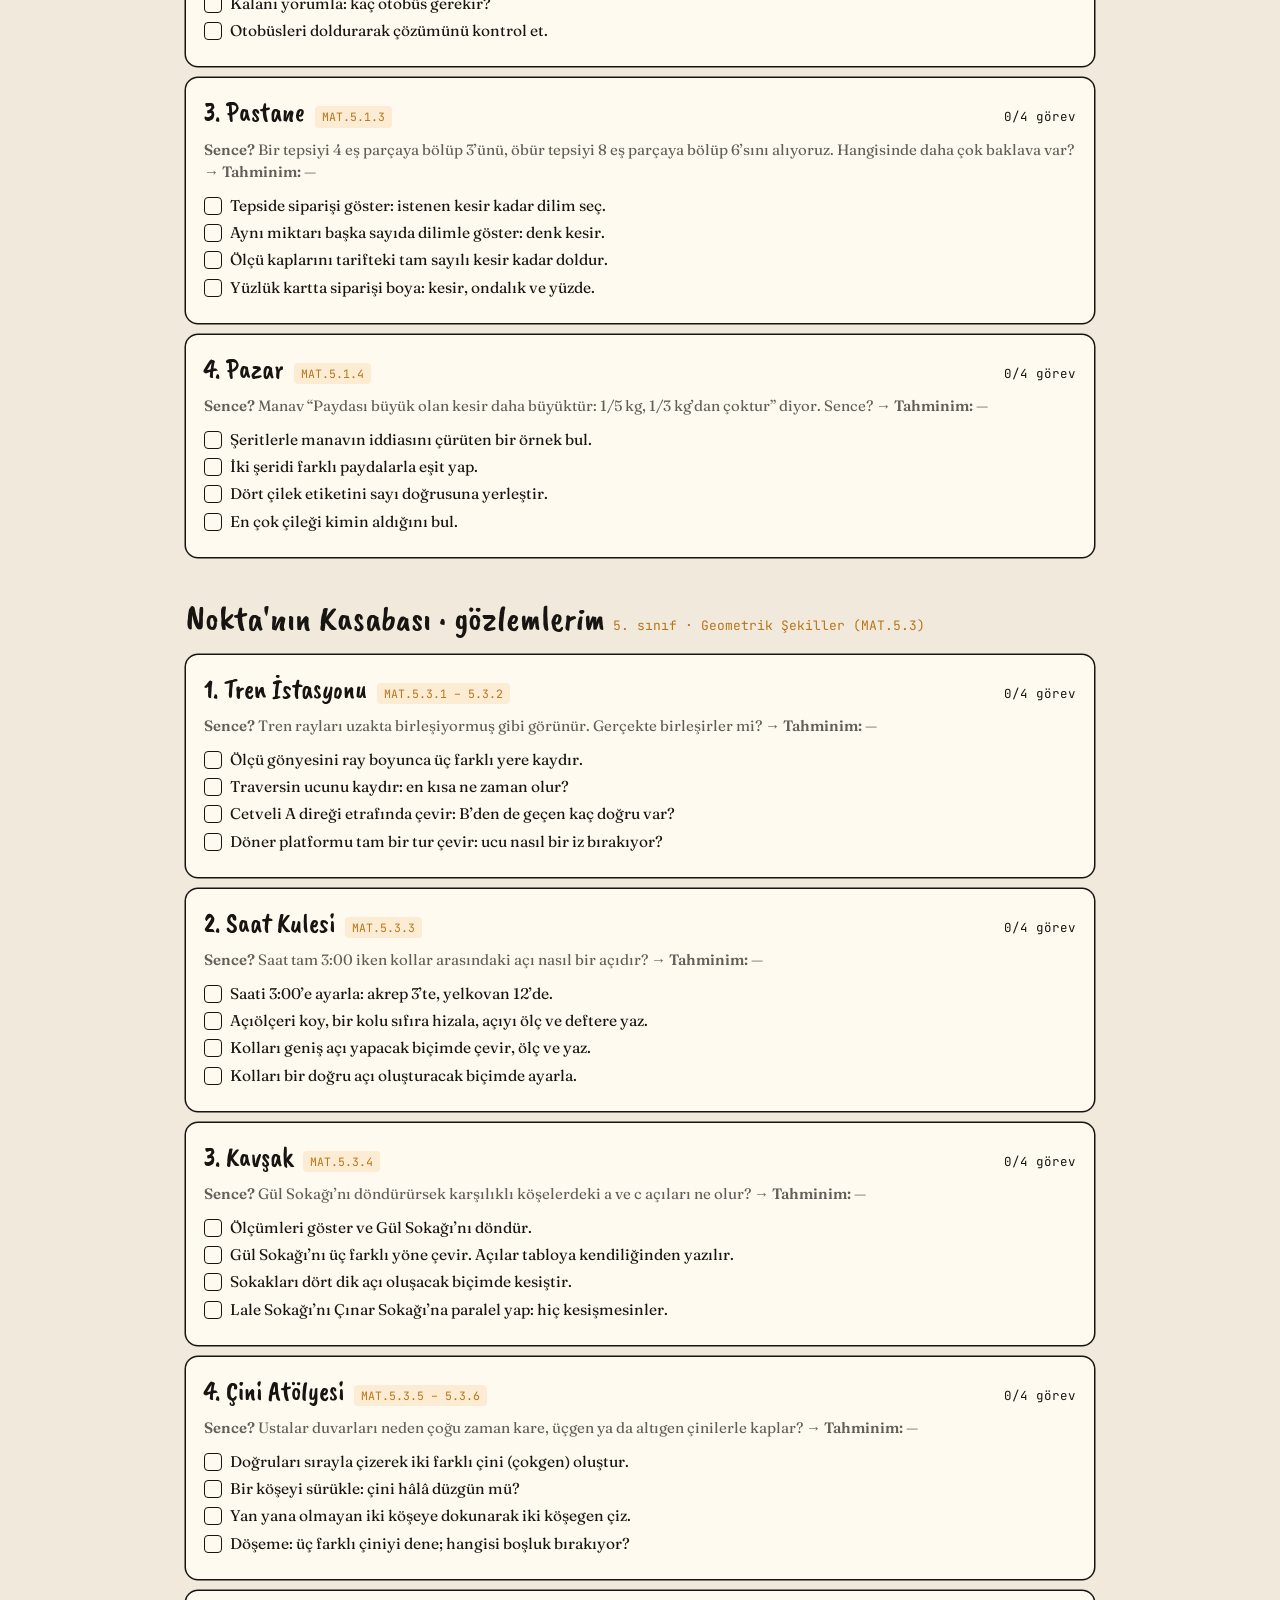
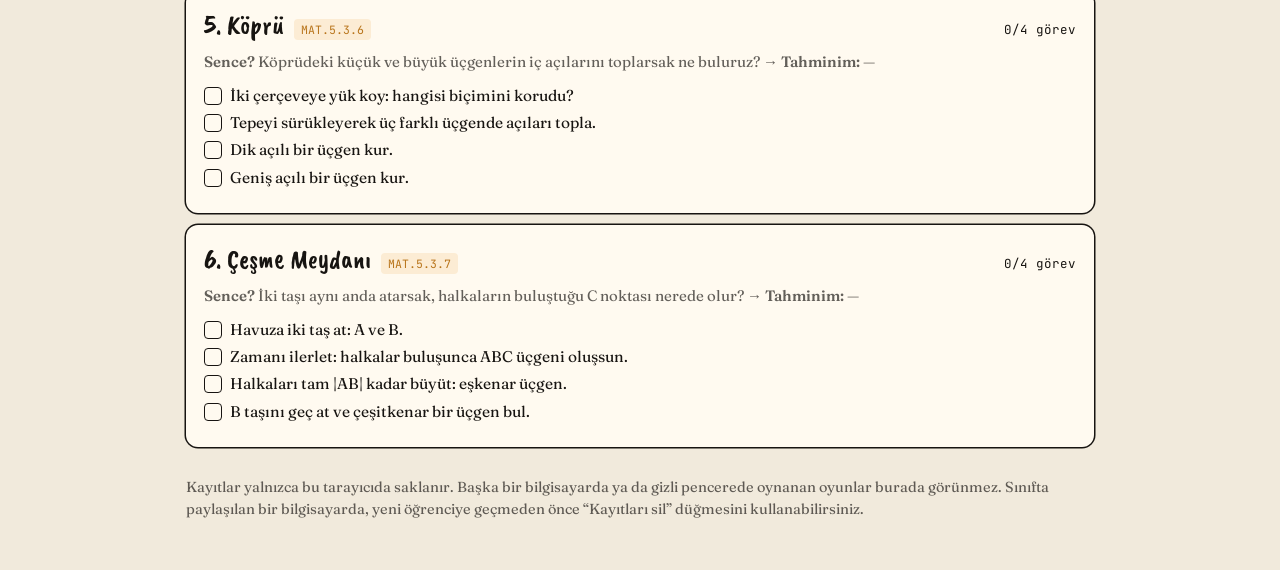
==== commit ff74efb8: "Tema sonu gözlem ortamları: Nokta'nın Çarşısı (MAT.5.1) ve ortak motor - kasaba.js artık ortak motor" ====
--- a/ilerleme.html
+++ b/ilerleme.html
@@ -4,12 +4,12 @@
 <meta charset="utf-8">
 <meta name="viewport" content="width=device-width, initial-scale=1">
 <title>Benim İlerlemem · Nokta'nın Oyunları</title>
-<meta name="description" content="Nokta'nın Oyunları'nda kazandığın yıldızlar ve Nokta'nın Kasabası'ndaki gözlemlerin tek sayfada. Yazdırılabilir.">
+<meta name="description" content="Nokta'nın Oyunları'nda kazandığın yıldızlar ve gözlem ortamlarındaki (Kasaba, Çarşı) gözlemlerin tek sayfada. Yazdırılabilir.">
 <link rel="icon" href="img/nokta.png">
 <link rel="preconnect" href="https://fonts.googleapis.com">
 <link rel="preconnect" href="https://fonts.gstatic.com" crossorigin>
 <link href="https://fonts.googleapis.com/css2?family=Caveat+Brush&family=Fraunces:ital,opsz,wght@0,9..144,400;0,9..144,600;1,9..144,400&family=JetBrains+Mono:wght@500&display=swap" rel="stylesheet">
-<link rel="stylesheet" href="css/oyun.css?v=202610031012">
+<link rel="stylesheet" href="css/oyun.css?v=202610031403">
 <style>
   .wrap { max-width: 980px; }
   .topline { display: flex; align-items: center; gap: 12px; padding-top: 22px; flex-wrap: wrap; }
@@ -90,21 +90,21 @@
 
   <section class="sum" aria-label="Özet">
     <div class="tile"><span>Yıldızlar</span><b id="sStar">0 / 24</b><div class="bar"><i id="bStar"></i></div></div>
-    <div class="tile"><span>Kasaba görevleri</span><b id="sTask">0 / 0</b><div class="bar"><i id="bTask"></i></div></div>
-    <div class="tile"><span>Şekil avı</span><b id="sAv">0 / 0</b><div class="bar"><i id="bAv"></i></div></div>
+    <div class="tile"><span>Gözlem görevleri</span><b id="sTask">0 / 0</b><div class="bar"><i id="bTask"></i></div></div>
+    <div class="tile"><span>Şekil ve sayı avı</span><b id="sAv">0 / 0</b><div class="bar"><i id="bAv"></i></div></div>
   </section>
 
   <h2 class="sec">Oyunlar · 5. sınıf</h2>
   <div class="games" id="games"></div>
 
-  <h2 class="sec">Nokta'nın Kasabası · gözlemlerim</h2>
-  <div id="kasaba"></div>
+  <div id="dunyalar"></div>
 
   <p class="note noprint">Kayıtlar yalnızca bu tarayıcıda saklanır. Başka bir bilgisayarda ya da gizli pencerede oynanan oyunlar burada görünmez. Sınıfta paylaşılan bir bilgisayarda, yeni öğrenciye geçmeden önce “Kayıtları sil” düğmesini kullanabilirsiniz.</p>
 </div>
 
-<script src="js/ortak.js?v=202610031012"></script>
-<script src="js/kasaba-metinleri.js?v=202610031012"></script>
+<script src="js/ortak.js?v=202610031403"></script>
+<script src="js/carsi-metinleri.js?v=202610031403"></script>
+<script src="js/kasaba-metinleri.js?v=202610031403"></script>
 <script>
 (() => {
   const $ = (s) => document.querySelector(s);
@@ -120,15 +120,16 @@
     { id: 'ucgenin-sirri', title: 'Üçgenin Sırrı', code: 'MAT.5.3.6' },
     { id: 'pergel-ustasi', title: 'Pergel Ustası', code: 'MAT.5.3.7' },
   ];
-  const T = KASABA_METINLERI, STS = T.istasyonlar;
-  let saved = N.load(), K = {};
-  try { K = JSON.parse(localStorage.getItem('nokta-kasaba')) || {}; } catch (_) {}
+  const WORLDS = ['carsi', 'kasaba'].map((id) => window.DUNYALAR[id]).filter(Boolean);
+  let saved = N.load();
+  const readK = (W) => { try { return JSON.parse(localStorage.getItem(W.dunya.key)) || {}; } catch (_) { return {}; } };
+  let KS = WORLDS.map(readK);
   const pct = (a, b) => (b ? Math.round(a / b * 100) : 0) + '%';
   const date = (ms) => new Date(ms).toLocaleDateString('tr-TR', { day: 'numeric', month: 'long' });
 
   function render() {
     $('#tarih').textContent = new Date().toLocaleDateString('tr-TR', { day: 'numeric', month: 'long', year: 'numeric' });
-    $('#ad').value = K.ad || '';
+    $('#ad').value = KS.map((K) => K.ad).find(Boolean) || '';
     // oyunlar
     let stars = 0;
     $('#games').innerHTML = GAMES.map((G) => {
@@ -138,28 +139,30 @@
         <div class="meta">${r ? `en iyi ${r.score} puan<br>${date(r.at)}` : 'henüz oynanmadı'}</div></div>`;
     }).join('');
     $('#sStar').textContent = `${stars} / ${GAMES.length * 3}`; $('#bStar').style.width = pct(stars, GAMES.length * 3);
-    // kasaba
-    const done = K.done || {}, sence = K.sence || {}, log = K.log || {}, son = K.son || {};
-    let nT = 0, nD = 0;
-    $('#kasaba').innerHTML = STS.map((S, i) => {
-      const tasks = S.gorevler.map((t) => ({ t, ok: !!done[S.id + '.' + t.id] })), k = tasks.filter((x) => x.ok).length;
-      nT += tasks.length; nD += k;
-      const obs = (log[S.id] || []).filter((l) => !l.startsWith('Tahminim'));
-      return `<div class="stn"><div class="h"><h3>${i + 1}. ${esc(S.ad)}</h3><span class="code">${S.kod}</span><span class="cnt">${k}/${tasks.length} görev</span></div>
-        <p class="q"><b>Sence?</b> ${strip(S.soru)} → <b>Tahminim:</b> ${sence[S.id] != null ? esc(strip(S.secenekler[sence[S.id]])) : '—'}</p>
-        <ul>${tasks.map((x) => `<li class="${x.ok ? 'ok' : ''}"><i></i><span>${strip(x.t.metin)}</span></li>`).join('')}</ul>
-        ${obs.length ? `<p class="q"><b>Gözlemlerim:</b></p><ul class="obs">${obs.map((l) => `<li>${esc(strip(l))}</li>`).join('')}</ul>` : ''}
-        ${son[S.id] ? `<p class="son">“${esc(son[S.id])}”</p>` : ''}</div>`;
+    // gözlem ortamları
+    let nT = 0, nD = 0, nA = 0, tA = 0;
+    $('#dunyalar').innerHTML = WORLDS.map((W, wi) => {
+      const K = KS[wi], done = K.done || {}, sence = K.sence || {}, log = K.log || {}, son = K.son || {};
+      const av = K.av || {}; nA += W.avlar.filter((A) => av[A.id]).length; tA += W.avlar.length;
+      return `<h2 class="sec">${esc(W.dunya.ad.replace('’', "'"))} · gözlemlerim <small style="font-family:var(--mono);font-size:13px;color:var(--amber-deep)">${esc(W.dunya.tema)}</small></h2>` + W.istasyonlar.map((S, i) => {
+        const tasks = S.gorevler.map((t) => ({ t, ok: !!done[S.id + '.' + t.id] })), k = tasks.filter((x) => x.ok).length;
+        nT += tasks.length; nD += k;
+        const obs = (log[S.id] || []).filter((l) => !l.startsWith('Tahminim'));
+        return `<div class="stn"><div class="h"><h3>${i + 1}. ${esc(S.ad)}</h3><span class="code">${S.kod}</span><span class="cnt">${k}/${tasks.length} görev</span></div>
+          <p class="q"><b>Sence?</b> ${strip(S.soru)} → <b>Tahminim:</b> ${sence[S.id] != null ? esc(strip(S.secenekler[sence[S.id]])) : '—'}</p>
+          <ul>${tasks.map((x) => `<li class="${x.ok ? 'ok' : ''}"><i></i><span>${strip(x.t.metin)}</span></li>`).join('')}</ul>
+          ${obs.length ? `<p class="q"><b>Gözlemlerim:</b></p><ul class="obs">${obs.map((l) => `<li>${esc(strip(l))}</li>`).join('')}</ul>` : ''}
+          ${son[S.id] ? `<p class="son">“${esc(son[S.id])}”</p>` : ''}</div>`;
+      }).join('');
     }).join('');
     $('#sTask').textContent = `${nD} / ${nT}`; $('#bTask').style.width = pct(nD, nT);
-    const av = K.av || {}, nA = T.avlar.filter((A) => av[A.id]).length;
-    $('#sAv').textContent = `${nA} / ${T.avlar.length}`; $('#bAv').style.width = pct(nA, T.avlar.length);
+    $('#sAv').textContent = `${nA} / ${tA}`; $('#bAv').style.width = pct(nA, tA);
   }
-  $('#ad').addEventListener('input', (e) => { K.ad = e.target.value; try { localStorage.setItem('nokta-kasaba', JSON.stringify(K)); } catch (_) {} });
+  $('#ad').addEventListener('input', (e) => { WORLDS.forEach((W, wi) => { KS[wi].ad = e.target.value; try { localStorage.setItem(W.dunya.key, JSON.stringify(KS[wi])); } catch (_) {} }); });
   $('#reset').onclick = () => {
-    if (!confirm('Bu tarayıcıdaki bütün oyun yıldızları ve kasaba gözlemleri silinsin mi? Bu geri alınamaz.')) return;
-    try { localStorage.removeItem('nokta-oyunlari'); localStorage.removeItem('nokta-kasaba'); } catch (_) {}
-    saved = {}; K = {}; render();
+    if (!confirm('Bu tarayıcıdaki bütün oyun yıldızları ve gözlem ortamlarındaki gözlemler silinsin mi? Bu geri alınamaz.')) return;
+    try { localStorage.removeItem('nokta-oyunlari'); WORLDS.forEach((W) => { localStorage.removeItem(W.dunya.key); localStorage.removeItem(W.dunya.key + '-tanitim'); }); } catch (_) {}
+    saved = {}; KS = WORLDS.map(() => ({})); render();
   };
   render();
 })();
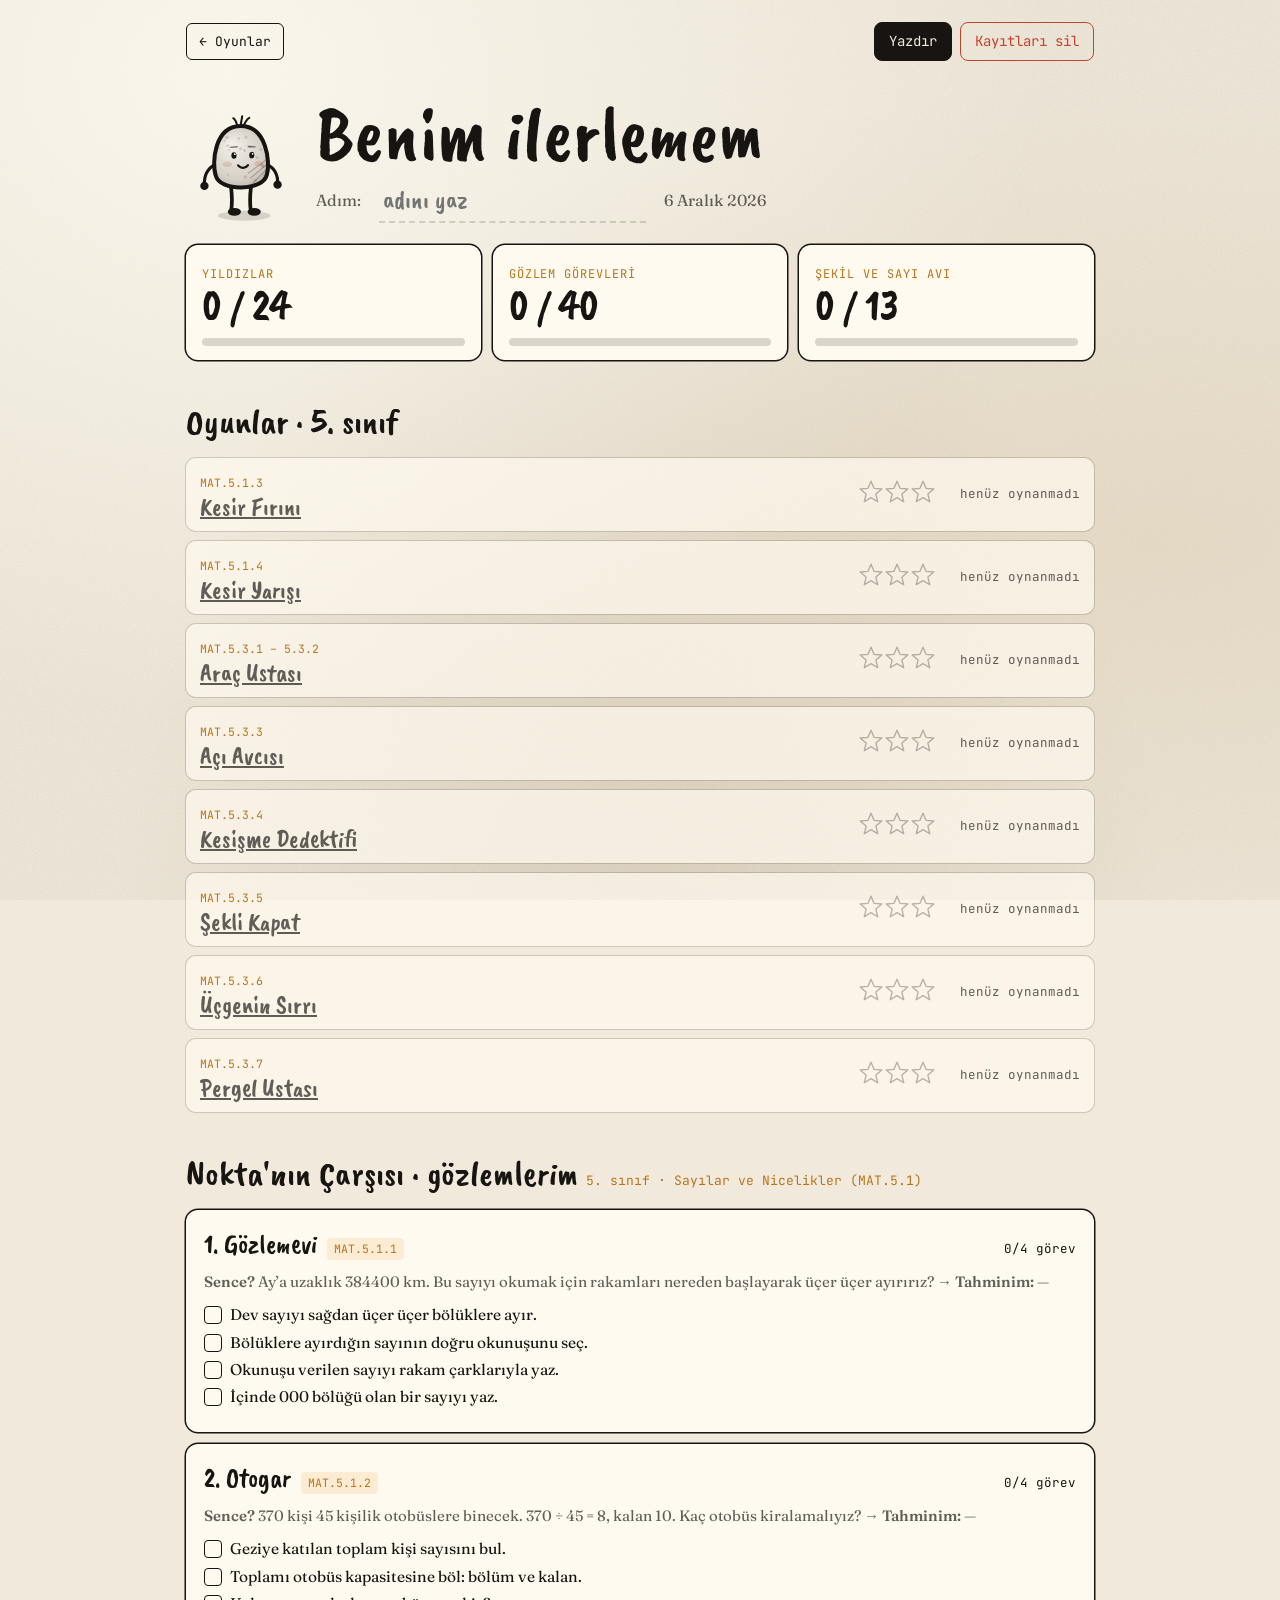
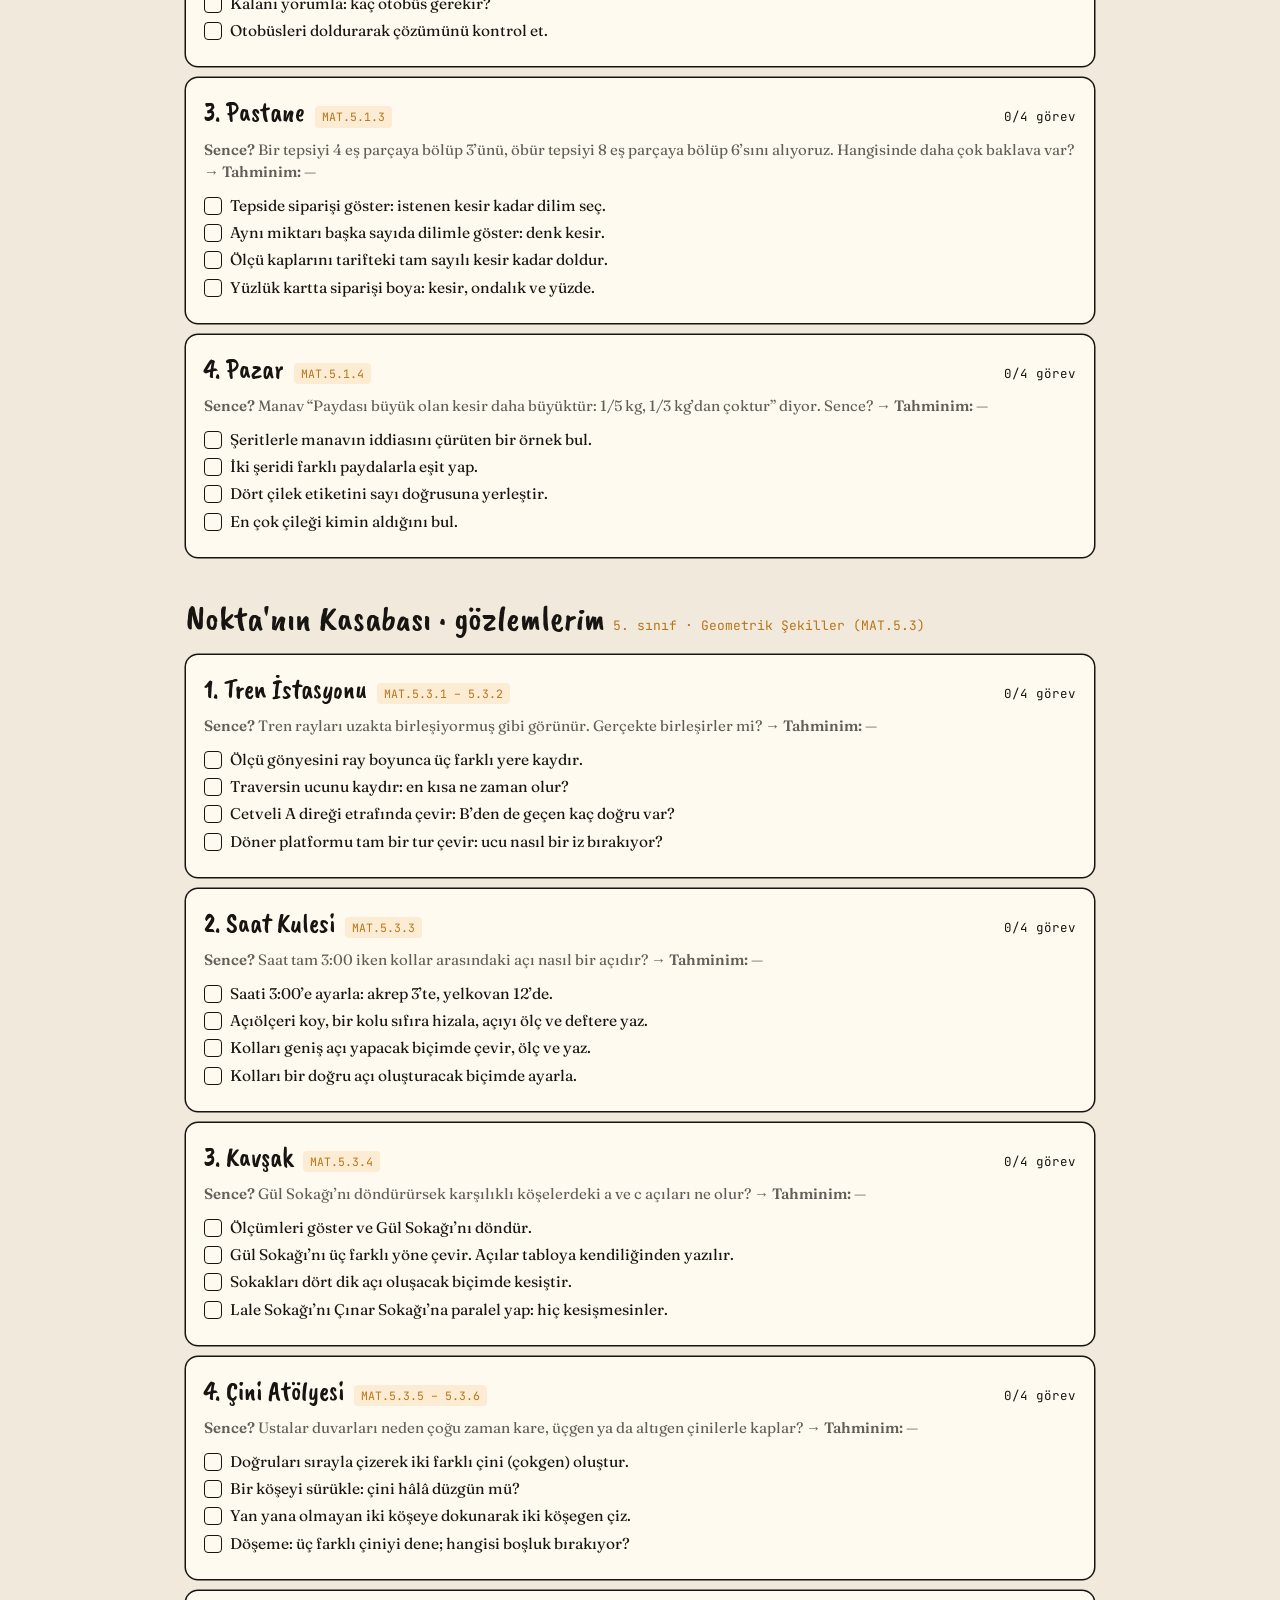
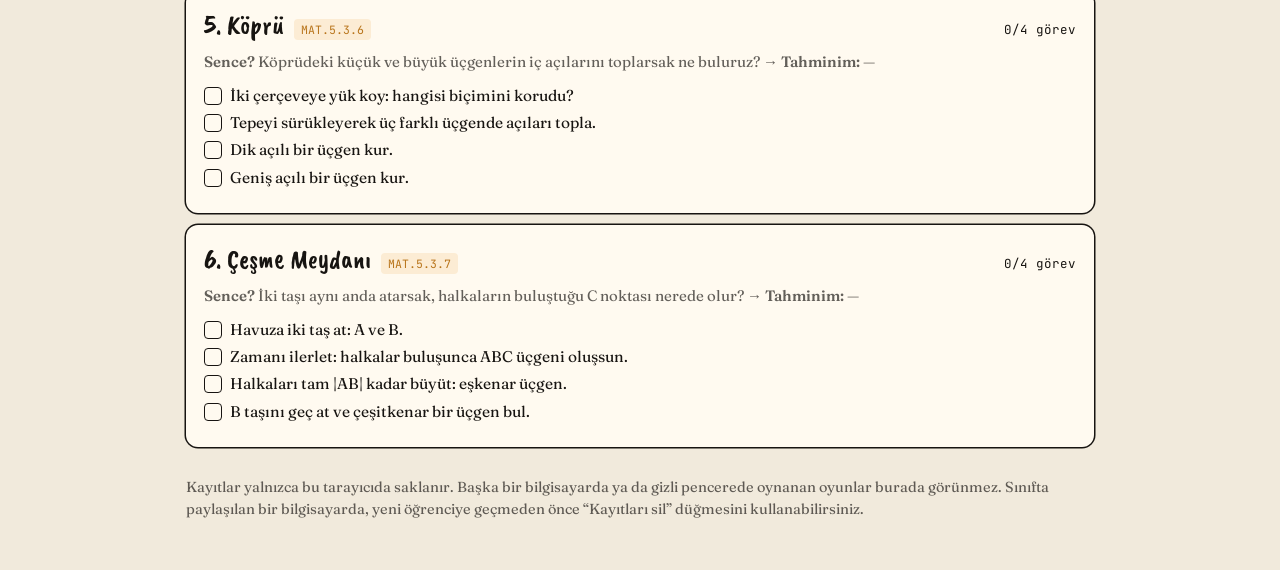
==== commit cea4f64e: "Gözlem ortamları: öğrenciyi adım adım yönlendiren rehber - Yakın planda her an tek görev: 'Görev 2/4" ====
--- a/ilerleme.html
+++ b/ilerleme.html
@@ -9,7 +9,7 @@
 <link rel="preconnect" href="https://fonts.googleapis.com">
 <link rel="preconnect" href="https://fonts.gstatic.com" crossorigin>
 <link href="https://fonts.googleapis.com/css2?family=Caveat+Brush&family=Fraunces:ital,opsz,wght@0,9..144,400;0,9..144,600;1,9..144,400&family=JetBrains+Mono:wght@500&display=swap" rel="stylesheet">
-<link rel="stylesheet" href="css/oyun.css?v=202610031403">
+<link rel="stylesheet" href="css/oyun.css?v=202610031436">
 <style>
   .wrap { max-width: 980px; }
   .topline { display: flex; align-items: center; gap: 12px; padding-top: 22px; flex-wrap: wrap; }
@@ -102,9 +102,9 @@
   <p class="note noprint">Kayıtlar yalnızca bu tarayıcıda saklanır. Başka bir bilgisayarda ya da gizli pencerede oynanan oyunlar burada görünmez. Sınıfta paylaşılan bir bilgisayarda, yeni öğrenciye geçmeden önce “Kayıtları sil” düğmesini kullanabilirsiniz.</p>
 </div>
 
-<script src="js/ortak.js?v=202610031403"></script>
-<script src="js/carsi-metinleri.js?v=202610031403"></script>
-<script src="js/kasaba-metinleri.js?v=202610031403"></script>
+<script src="js/ortak.js?v=202610031436"></script>
+<script src="js/carsi-metinleri.js?v=202610031436"></script>
+<script src="js/kasaba-metinleri.js?v=202610031436"></script>
 <script>
 (() => {
   const $ = (s) => document.querySelector(s);
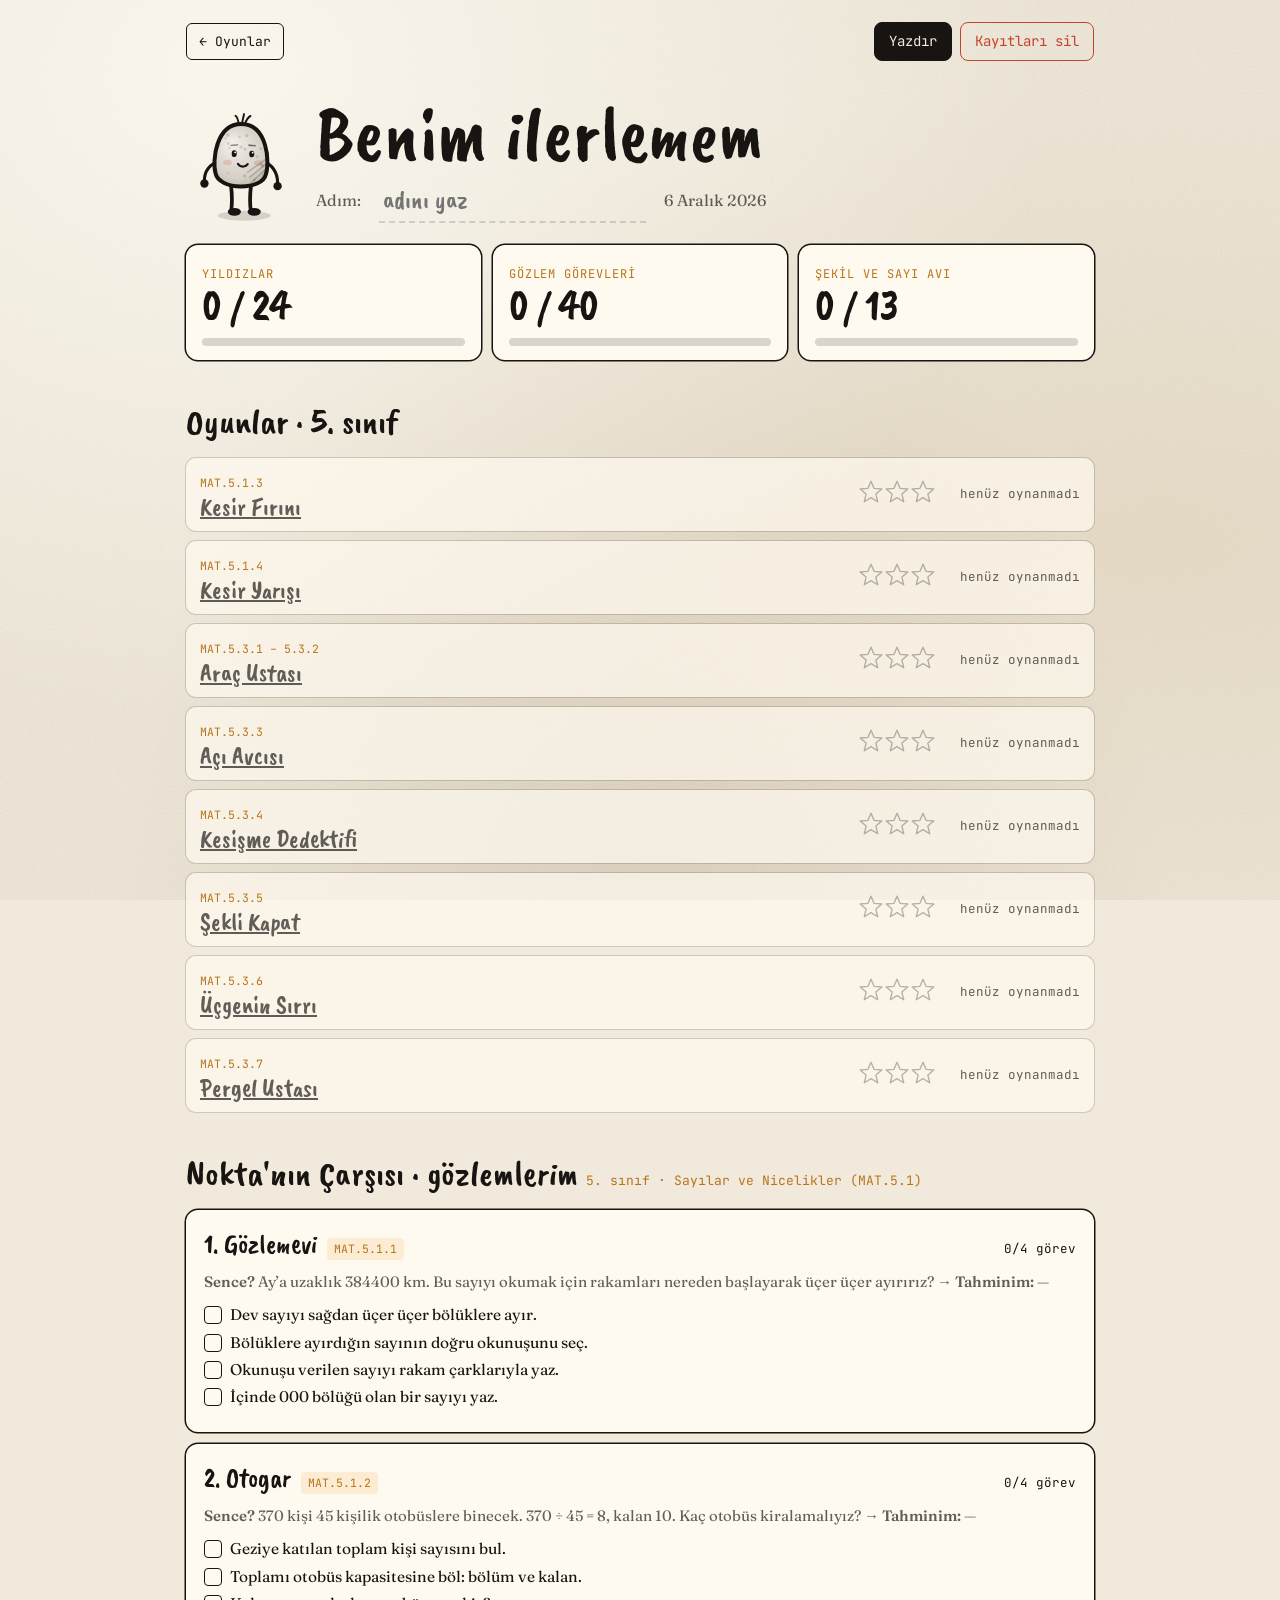
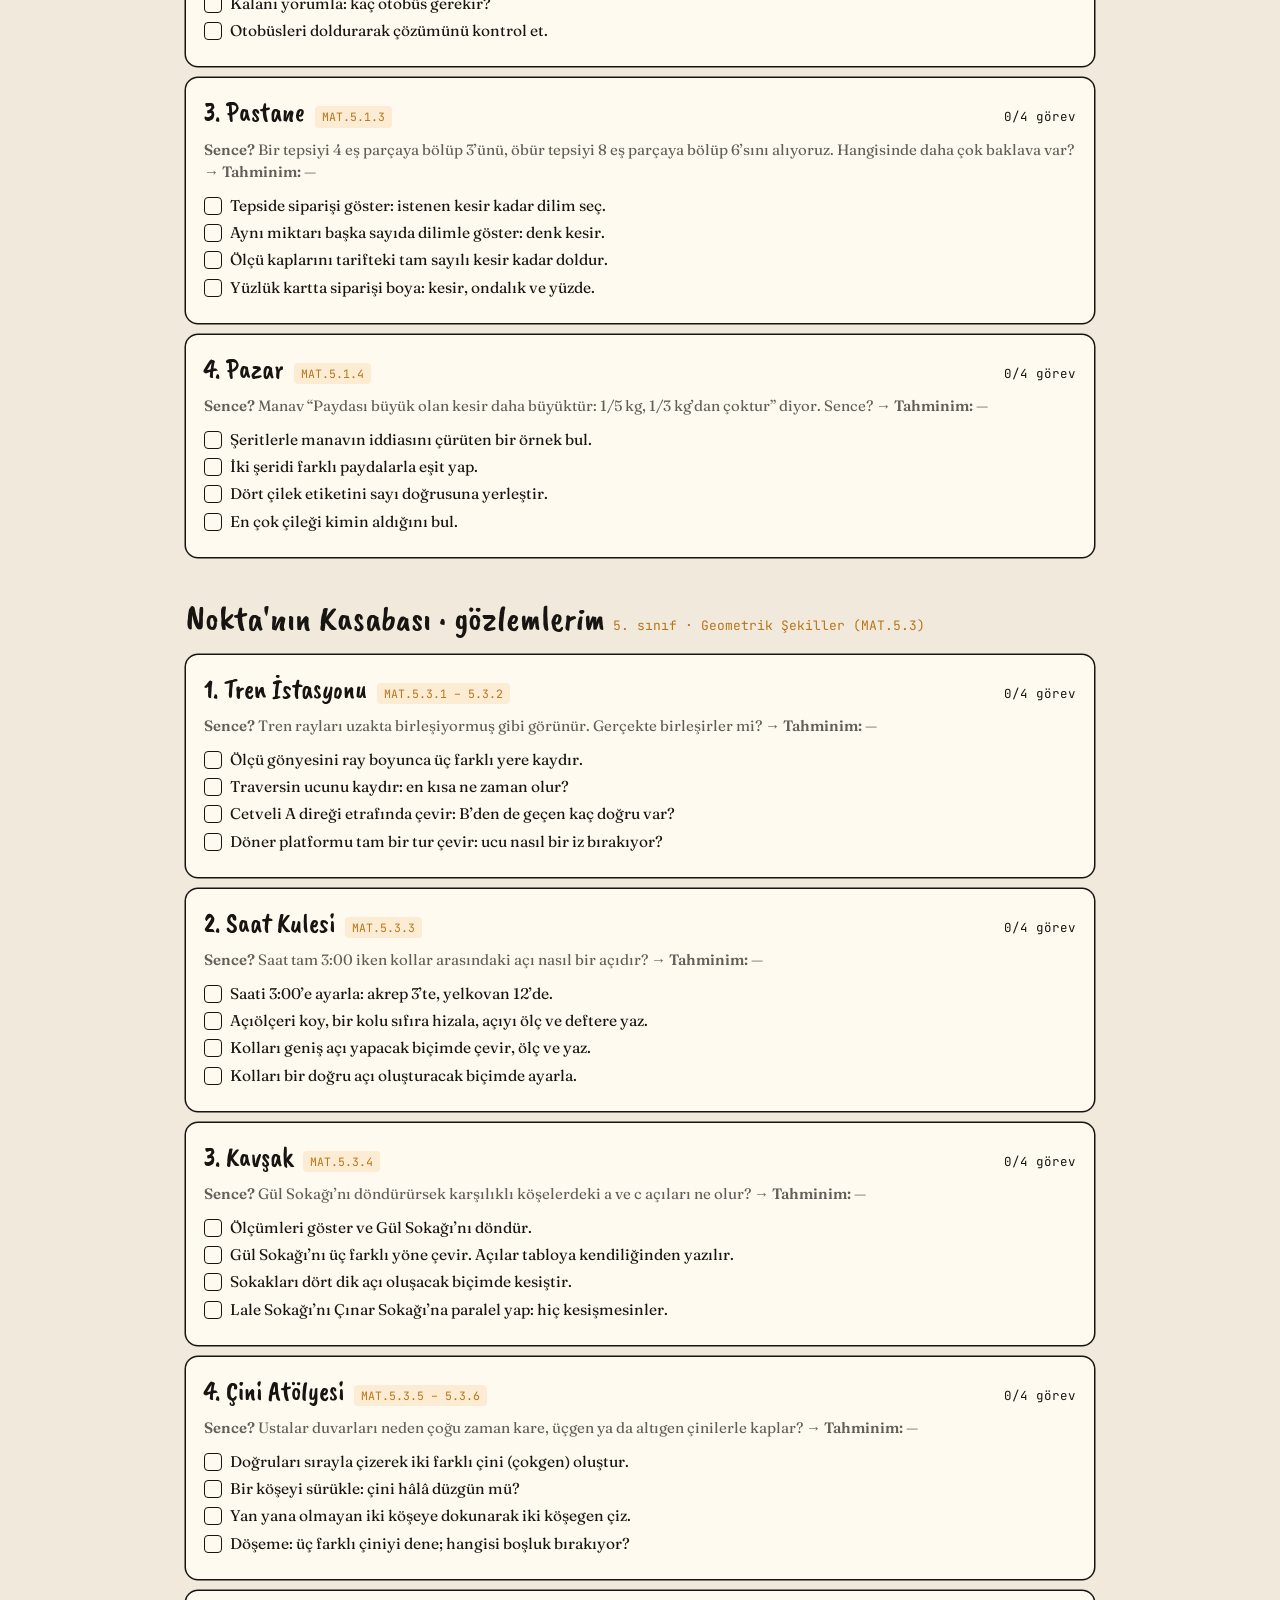
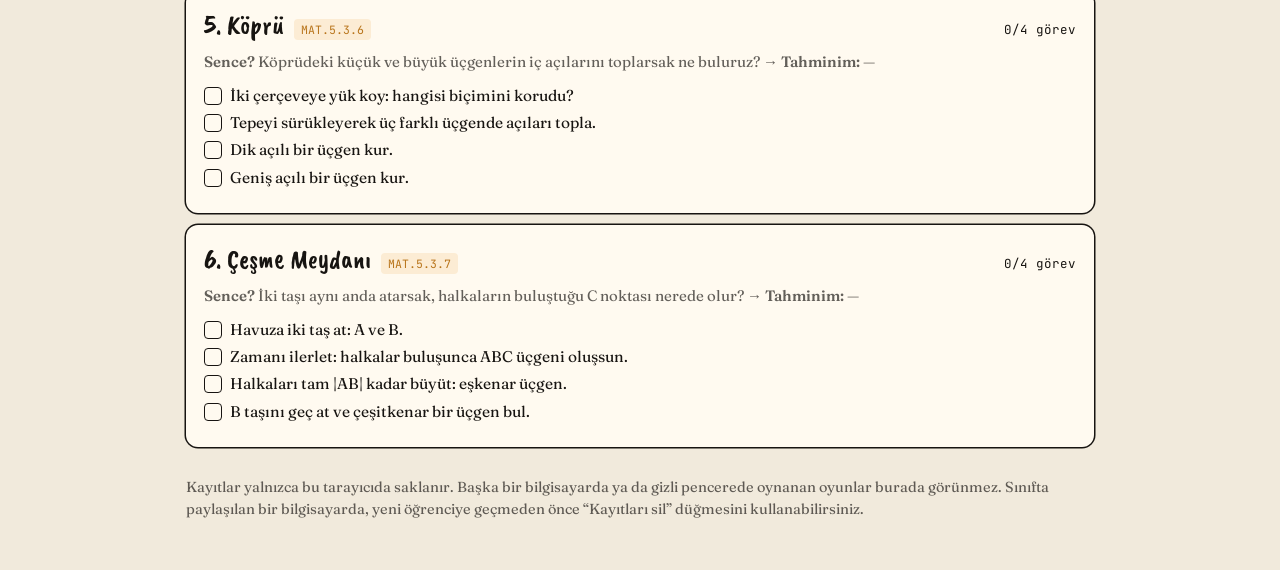
==== commit 851a7a90: "Rehber: cevabı hemen söylemesin; istasyon işaretleri tıklanabilir - Gökyüzündeki numaralı istasyon i" ====
--- a/ilerleme.html
+++ b/ilerleme.html
@@ -9,7 +9,7 @@
 <link rel="preconnect" href="https://fonts.googleapis.com">
 <link rel="preconnect" href="https://fonts.gstatic.com" crossorigin>
 <link href="https://fonts.googleapis.com/css2?family=Caveat+Brush&family=Fraunces:ital,opsz,wght@0,9..144,400;0,9..144,600;1,9..144,400&family=JetBrains+Mono:wght@500&display=swap" rel="stylesheet">
-<link rel="stylesheet" href="css/oyun.css?v=202610031436">
+<link rel="stylesheet" href="css/oyun.css?v=202610031450">
 <style>
   .wrap { max-width: 980px; }
   .topline { display: flex; align-items: center; gap: 12px; padding-top: 22px; flex-wrap: wrap; }
@@ -102,9 +102,9 @@
   <p class="note noprint">Kayıtlar yalnızca bu tarayıcıda saklanır. Başka bir bilgisayarda ya da gizli pencerede oynanan oyunlar burada görünmez. Sınıfta paylaşılan bir bilgisayarda, yeni öğrenciye geçmeden önce “Kayıtları sil” düğmesini kullanabilirsiniz.</p>
 </div>
 
-<script src="js/ortak.js?v=202610031436"></script>
-<script src="js/carsi-metinleri.js?v=202610031436"></script>
-<script src="js/kasaba-metinleri.js?v=202610031436"></script>
+<script src="js/ortak.js?v=202610031450"></script>
+<script src="js/carsi-metinleri.js?v=202610031450"></script>
+<script src="js/kasaba-metinleri.js?v=202610031450"></script>
 <script>
 (() => {
   const $ = (s) => document.querySelector(s);
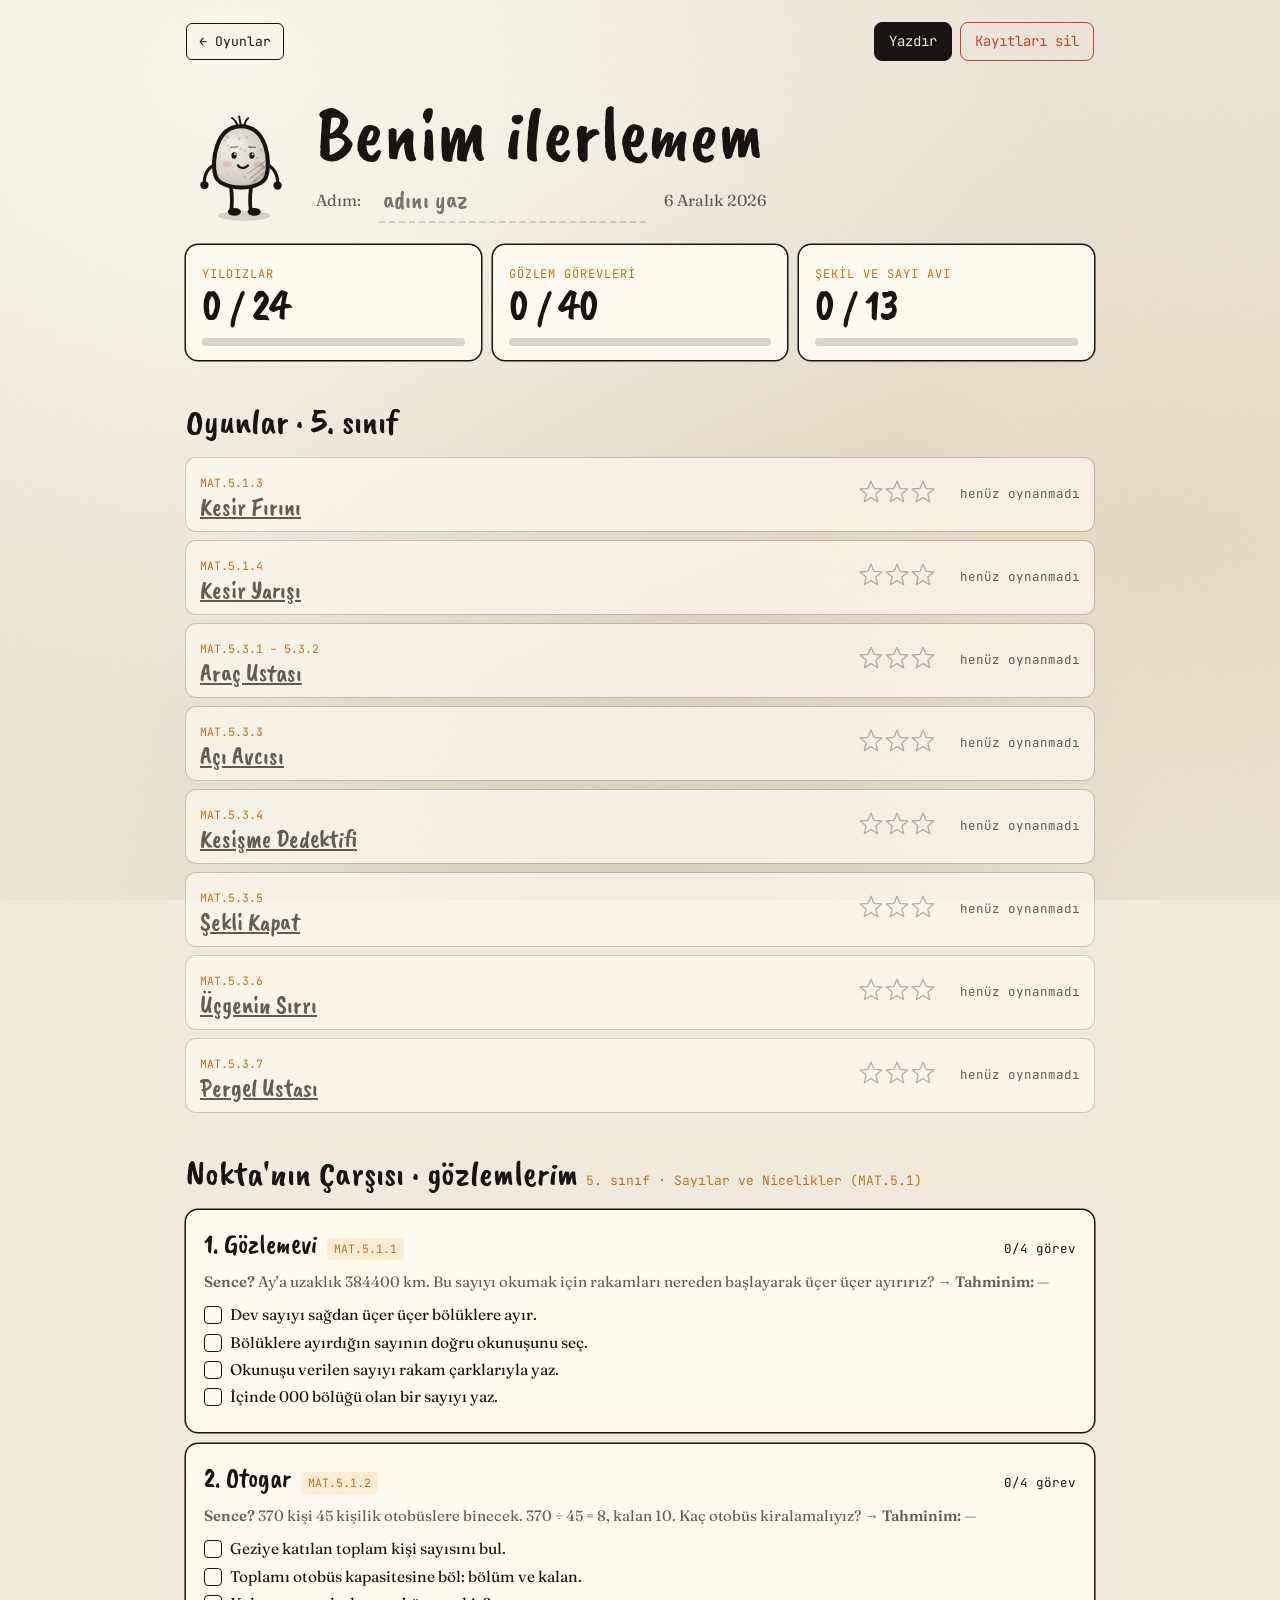
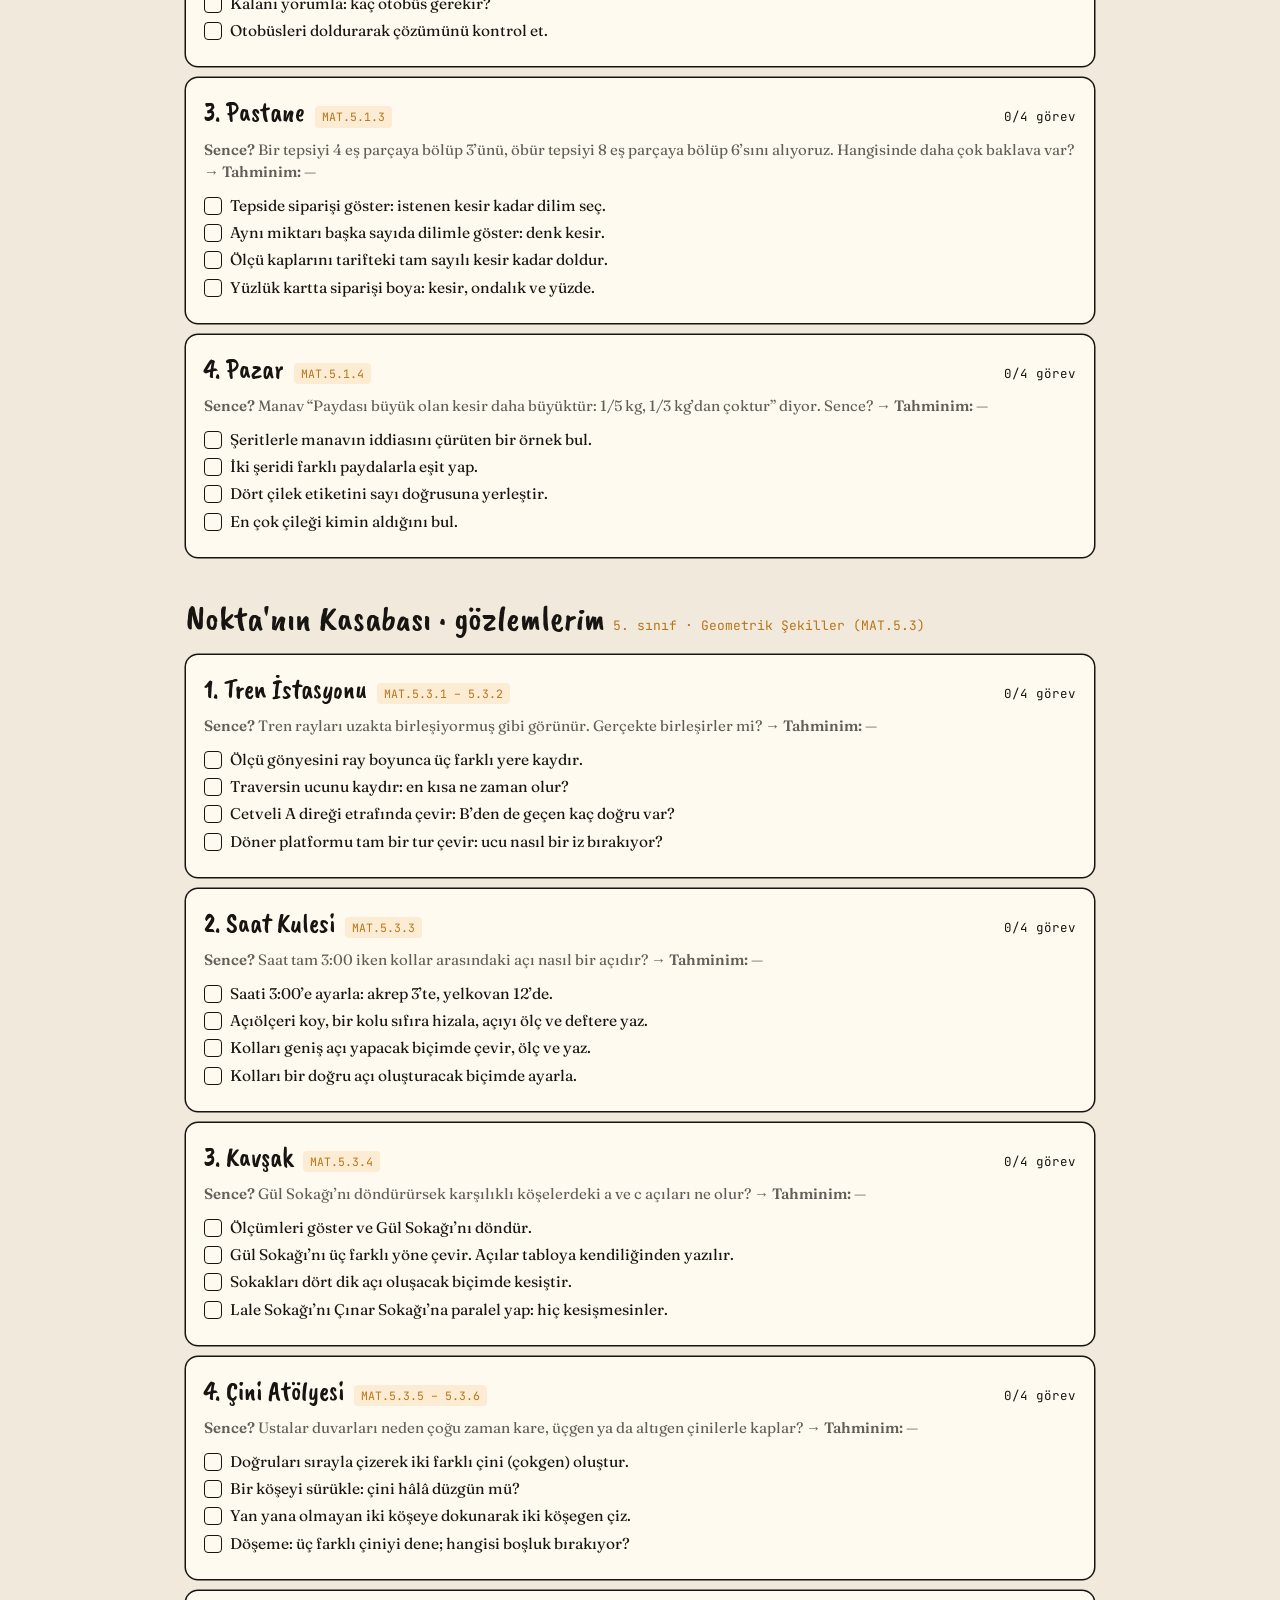
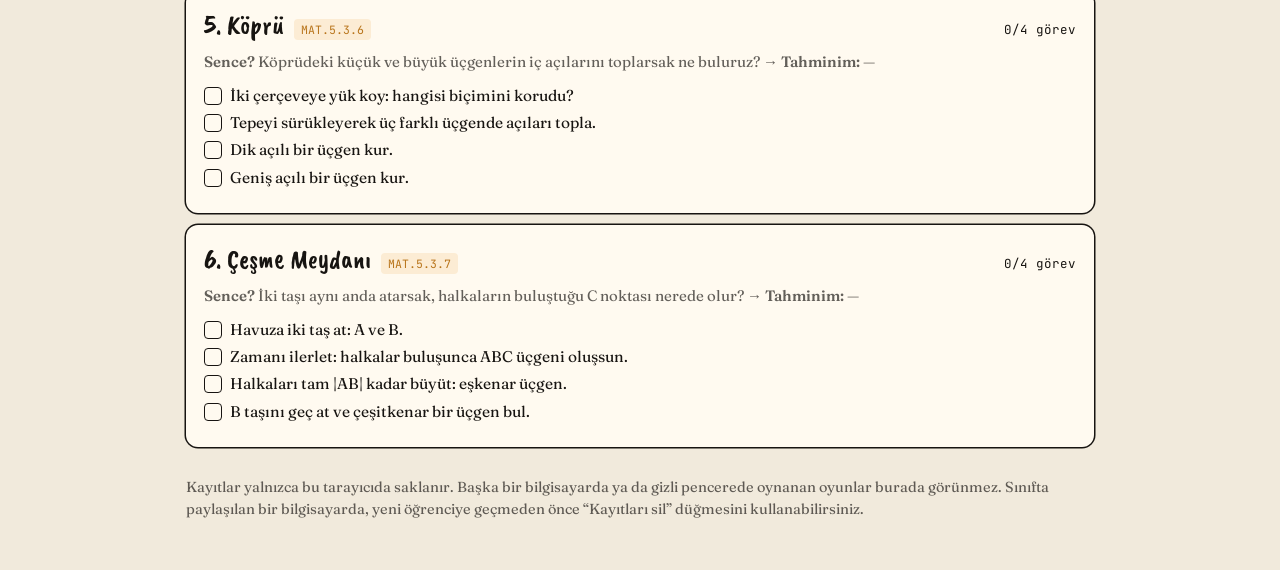
==== commit 75d119db: "Otogar: canlı sahne (kıpırdayan kalabalık, gruplara ayrılma, otobüslerin gelip gitmesi) - Noktalar y" ====
--- a/ilerleme.html
+++ b/ilerleme.html
@@ -9,7 +9,7 @@
 <link rel="preconnect" href="https://fonts.googleapis.com">
 <link rel="preconnect" href="https://fonts.gstatic.com" crossorigin>
 <link href="https://fonts.googleapis.com/css2?family=Caveat+Brush&family=Fraunces:ital,opsz,wght@0,9..144,400;0,9..144,600;1,9..144,400&family=JetBrains+Mono:wght@500&display=swap" rel="stylesheet">
-<link rel="stylesheet" href="css/oyun.css?v=202610031450">
+<link rel="stylesheet" href="css/oyun.css?v=202610031618">
 <style>
   .wrap { max-width: 980px; }
   .topline { display: flex; align-items: center; gap: 12px; padding-top: 22px; flex-wrap: wrap; }
@@ -102,9 +102,9 @@
   <p class="note noprint">Kayıtlar yalnızca bu tarayıcıda saklanır. Başka bir bilgisayarda ya da gizli pencerede oynanan oyunlar burada görünmez. Sınıfta paylaşılan bir bilgisayarda, yeni öğrenciye geçmeden önce “Kayıtları sil” düğmesini kullanabilirsiniz.</p>
 </div>
 
-<script src="js/ortak.js?v=202610031450"></script>
-<script src="js/carsi-metinleri.js?v=202610031450"></script>
-<script src="js/kasaba-metinleri.js?v=202610031450"></script>
+<script src="js/ortak.js?v=202610031618"></script>
+<script src="js/carsi-metinleri.js?v=202610031618"></script>
+<script src="js/kasaba-metinleri.js?v=202610031618"></script>
 <script>
 (() => {
   const $ = (s) => document.querySelector(s);
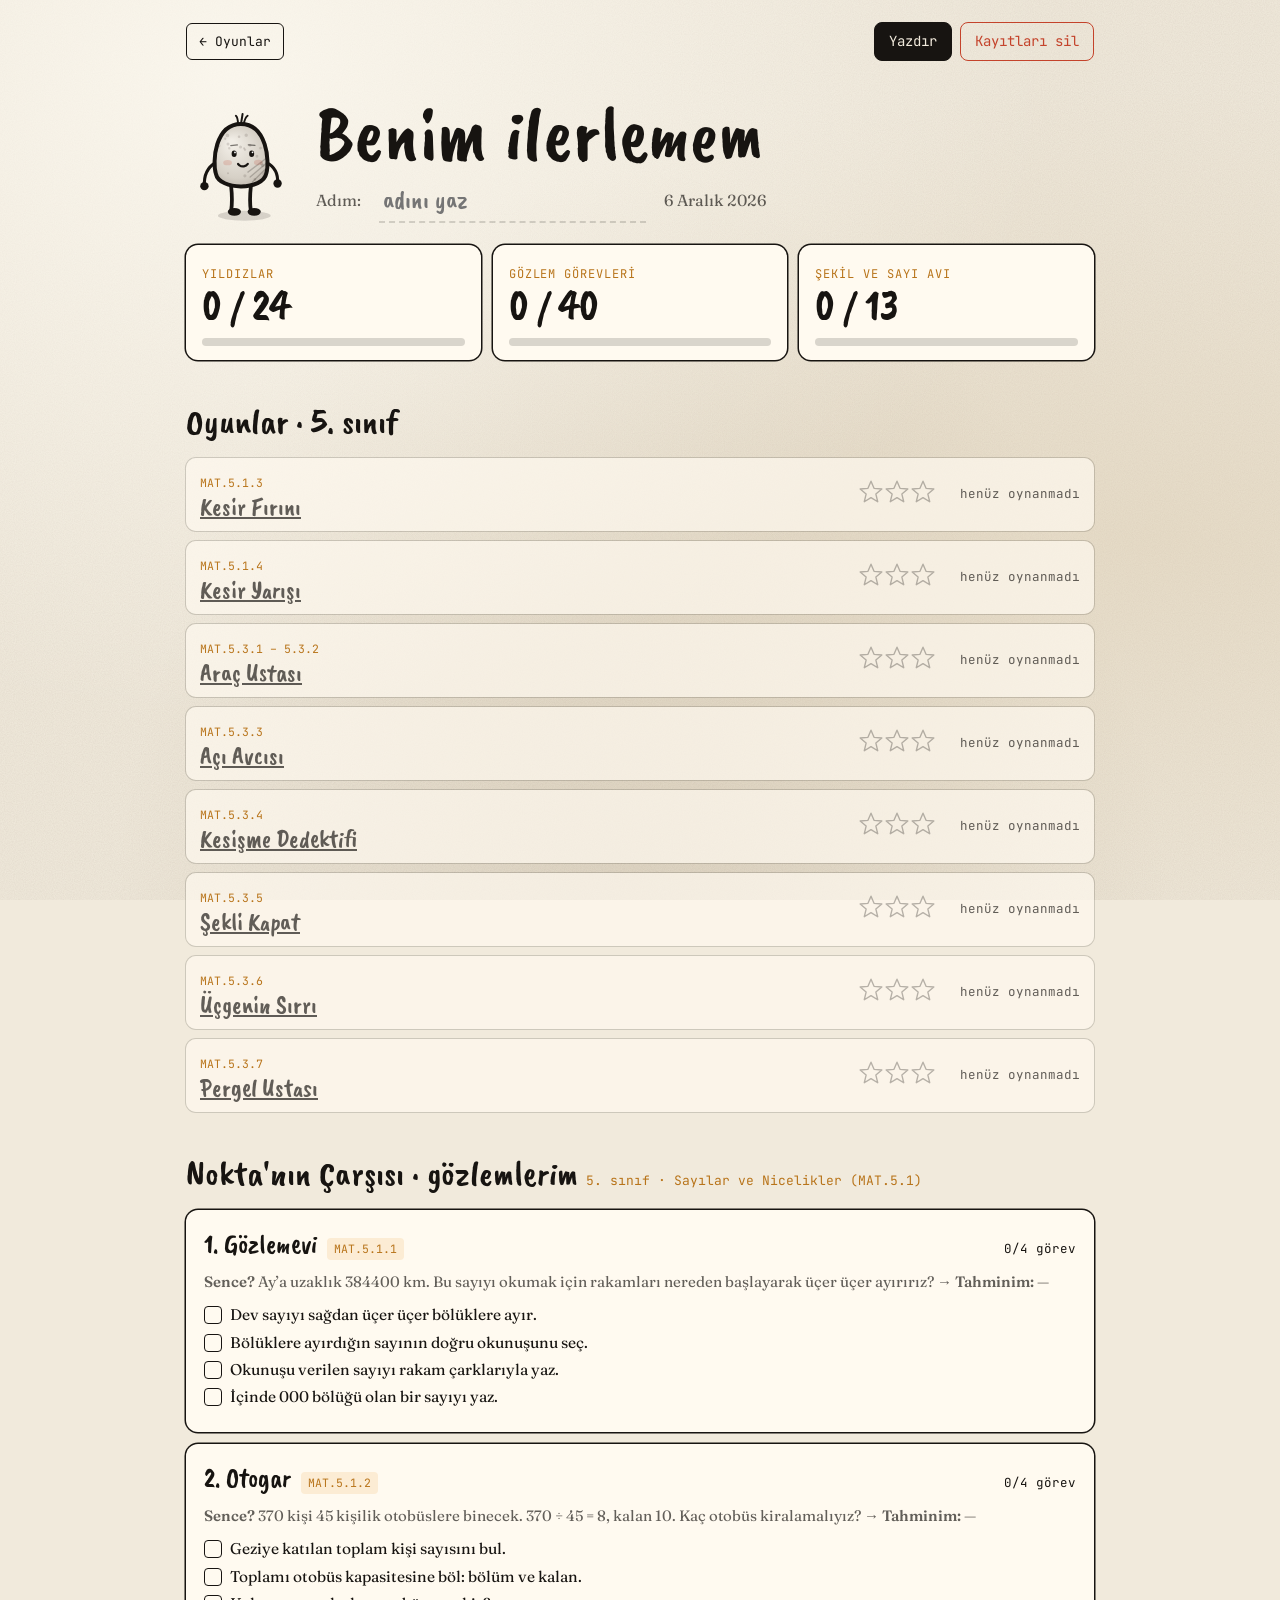
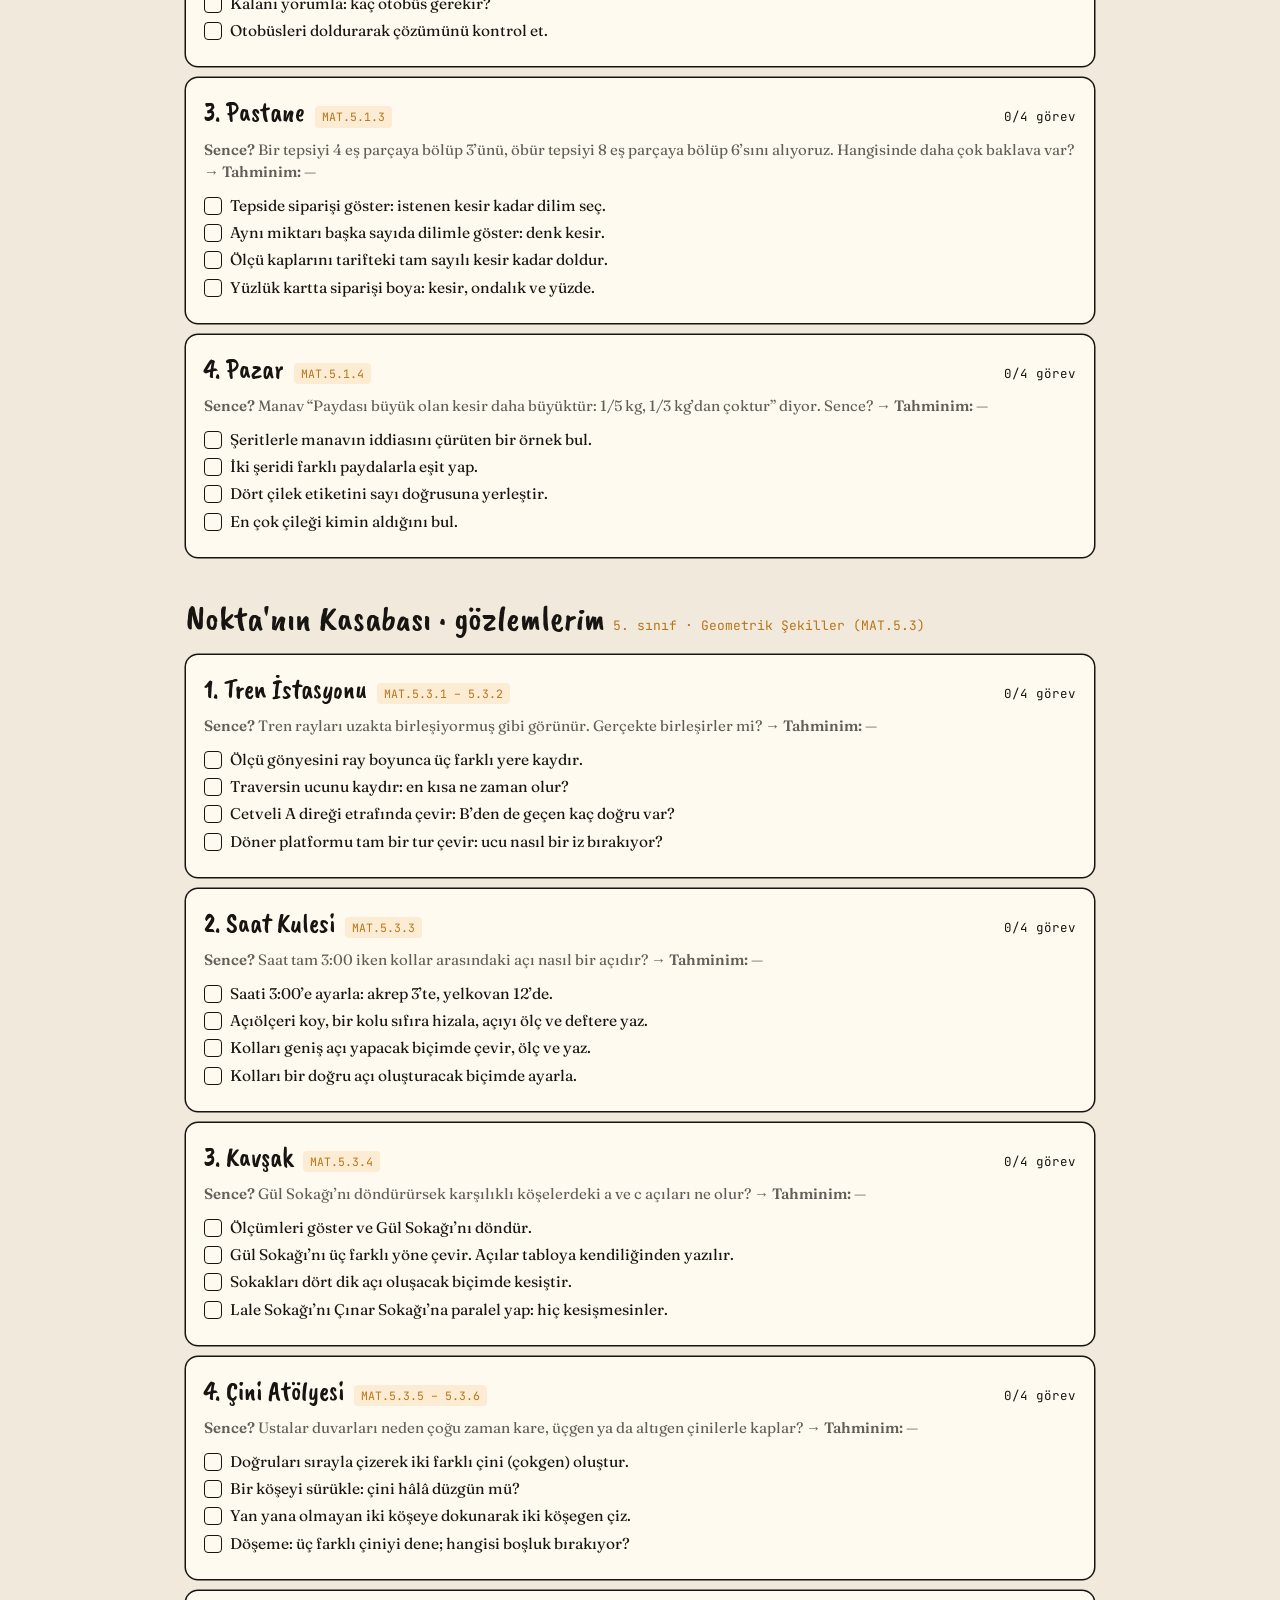
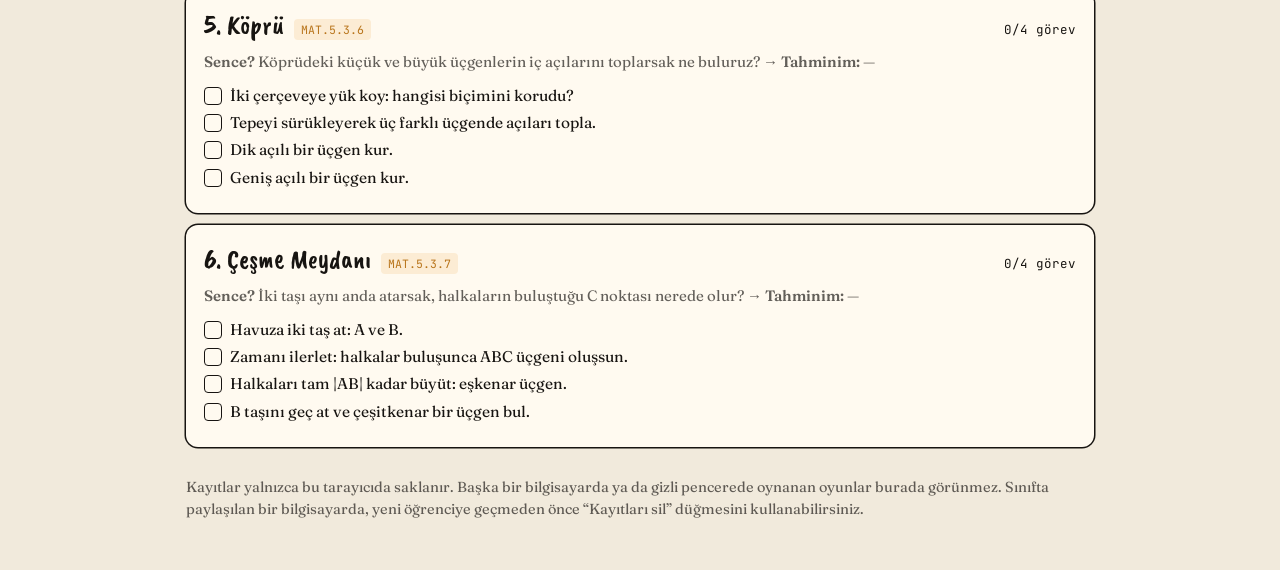
==== commit 55a21a7f: "Birlikte Kasaba deneme sayfası (gizli, ana sayfadan bağlantı yok) - oyunlar/kasaba-cok.html: okul Go" ====
--- a/ilerleme.html
+++ b/ilerleme.html
@@ -9,7 +9,7 @@
 <link rel="preconnect" href="https://fonts.googleapis.com">
 <link rel="preconnect" href="https://fonts.gstatic.com" crossorigin>
 <link href="https://fonts.googleapis.com/css2?family=Caveat+Brush&family=Fraunces:ital,opsz,wght@0,9..144,400;0,9..144,600;1,9..144,400&family=JetBrains+Mono:wght@500&display=swap" rel="stylesheet">
-<link rel="stylesheet" href="css/oyun.css?v=202610031618">
+<link rel="stylesheet" href="css/oyun.css?v=202610031833">
 <style>
   .wrap { max-width: 980px; }
   .topline { display: flex; align-items: center; gap: 12px; padding-top: 22px; flex-wrap: wrap; }
@@ -102,9 +102,9 @@
   <p class="note noprint">Kayıtlar yalnızca bu tarayıcıda saklanır. Başka bir bilgisayarda ya da gizli pencerede oynanan oyunlar burada görünmez. Sınıfta paylaşılan bir bilgisayarda, yeni öğrenciye geçmeden önce “Kayıtları sil” düğmesini kullanabilirsiniz.</p>
 </div>
 
-<script src="js/ortak.js?v=202610031618"></script>
-<script src="js/carsi-metinleri.js?v=202610031618"></script>
-<script src="js/kasaba-metinleri.js?v=202610031618"></script>
+<script src="js/ortak.js?v=202610031833"></script>
+<script src="js/carsi-metinleri.js?v=202610031833"></script>
+<script src="js/kasaba-metinleri.js?v=202610031833"></script>
 <script>
 (() => {
   const $ = (s) => document.querySelector(s);
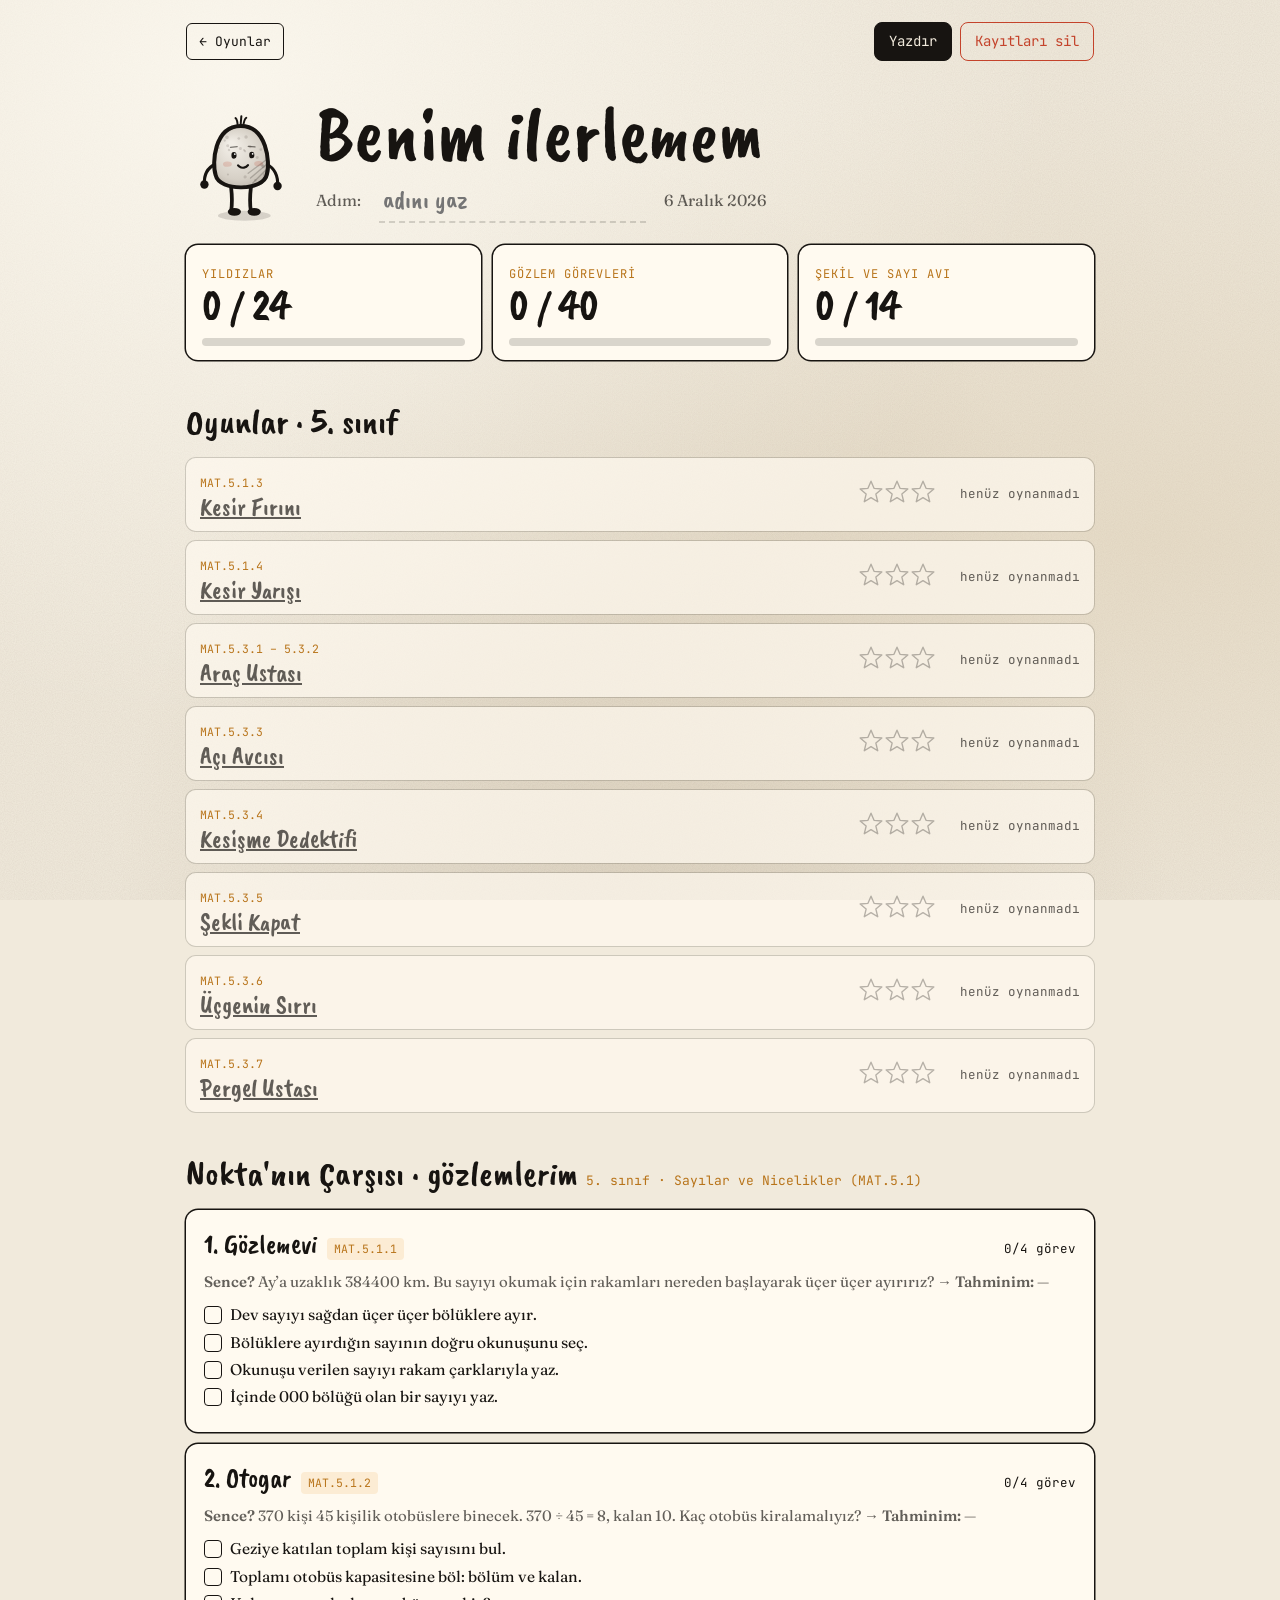
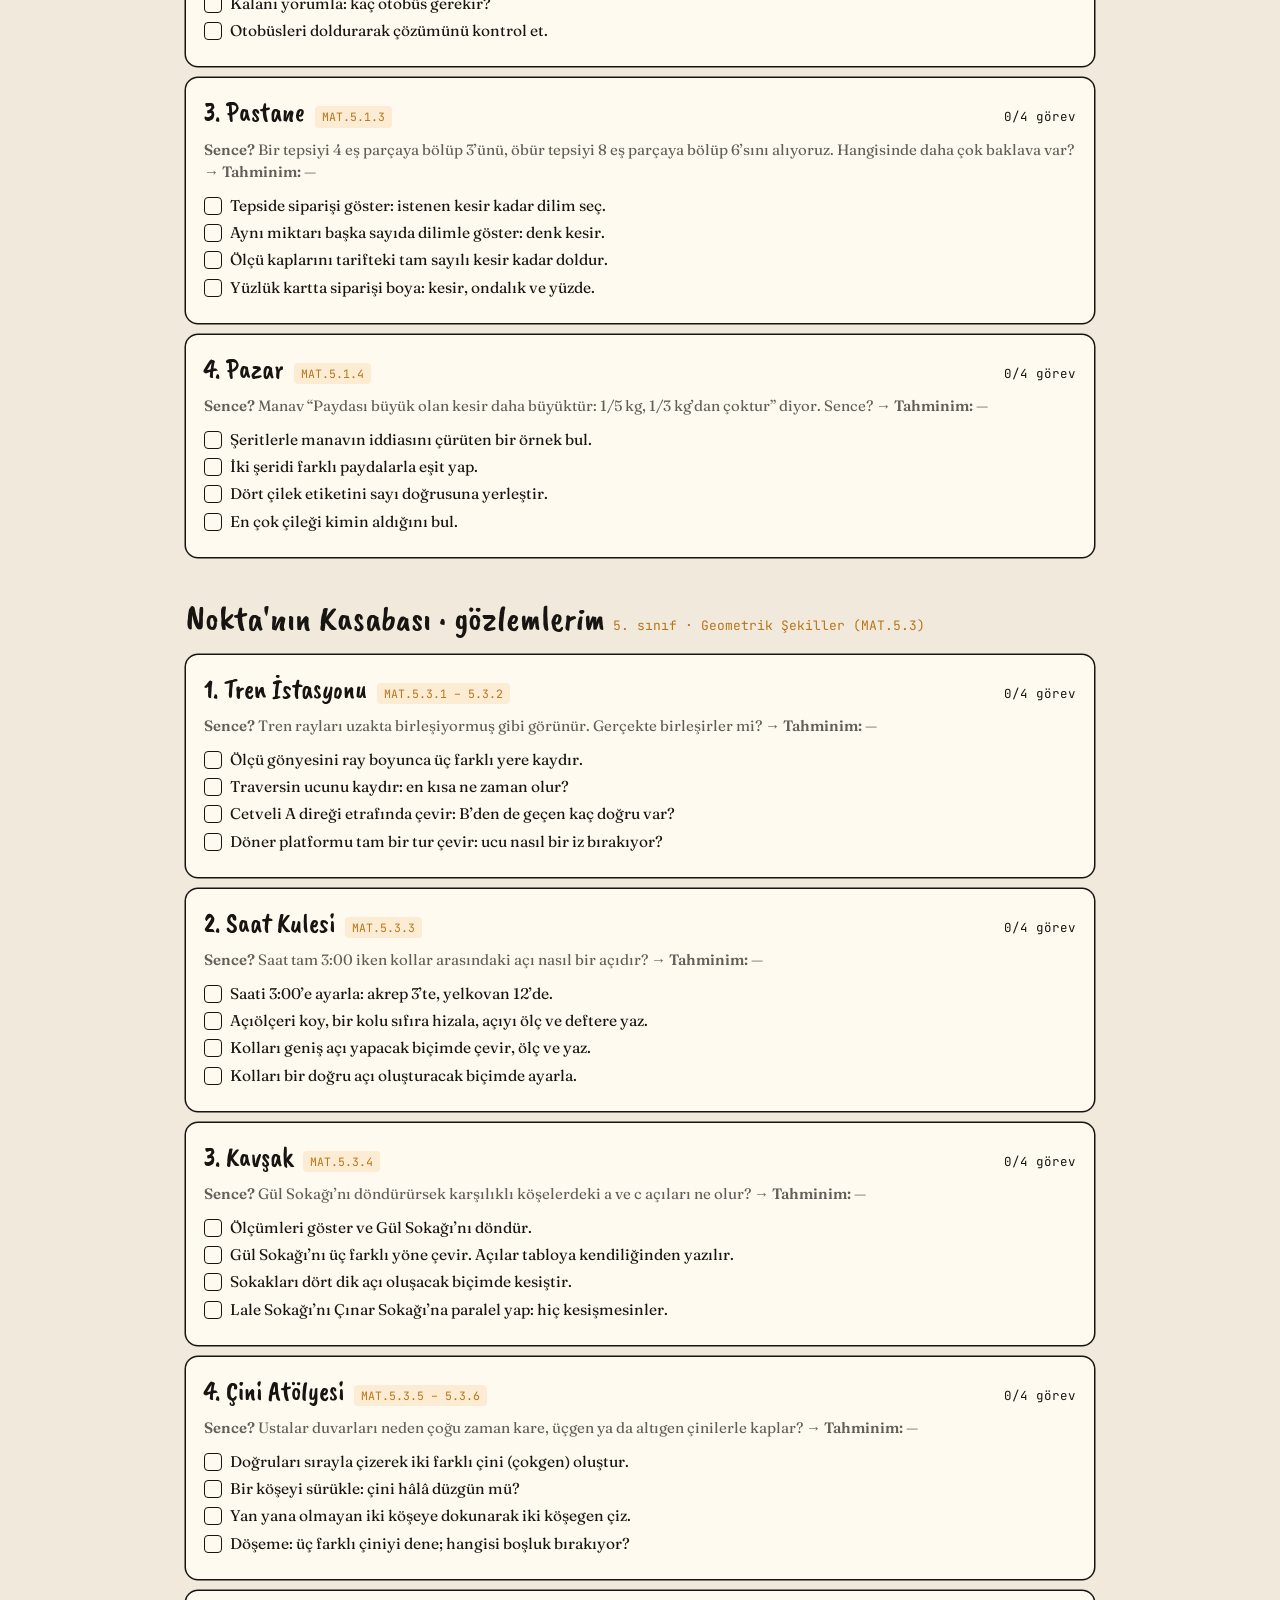
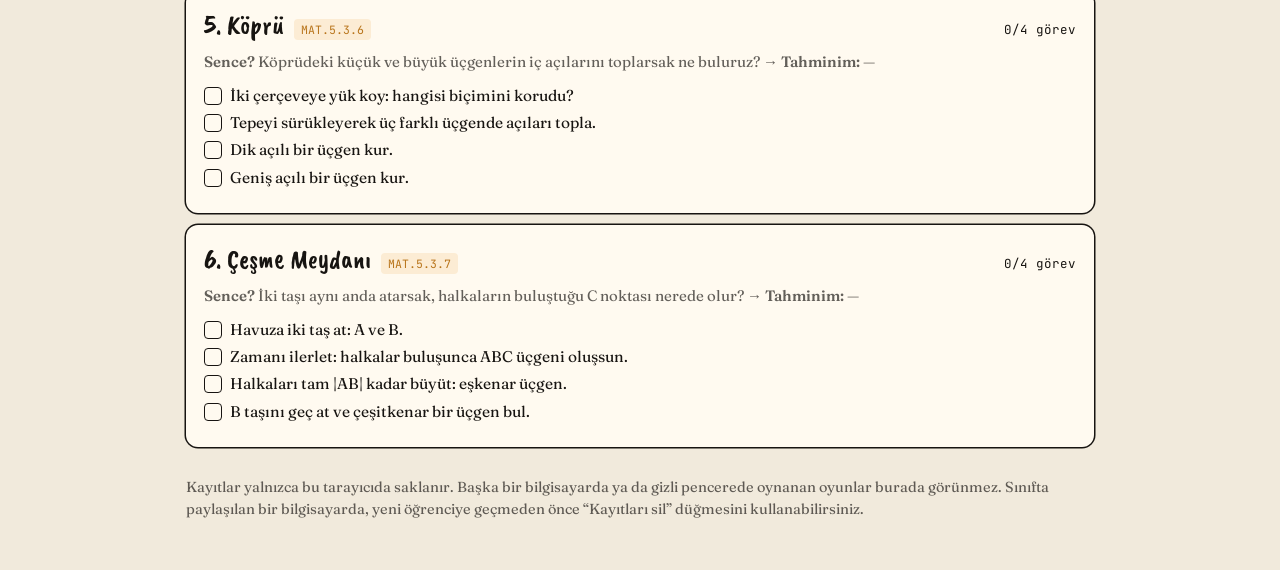
==== commit 6f64a79e: "Çarşı canlandı: dolmuş ve yolcu sayacı, terazi, simitçi, pazarcılar, pastane müşterisi - Dolmuş her " ====
--- a/ilerleme.html
+++ b/ilerleme.html
@@ -103,7 +103,7 @@
 </div>
 
 <script src="js/ortak.js?v=202610031833"></script>
-<script src="js/carsi-metinleri.js?v=202610031833"></script>
+<script src="js/carsi-metinleri.js?v=202610040900"></script>
 <script src="js/kasaba-metinleri.js?v=202610031833"></script>
 <script>
 (() => {
